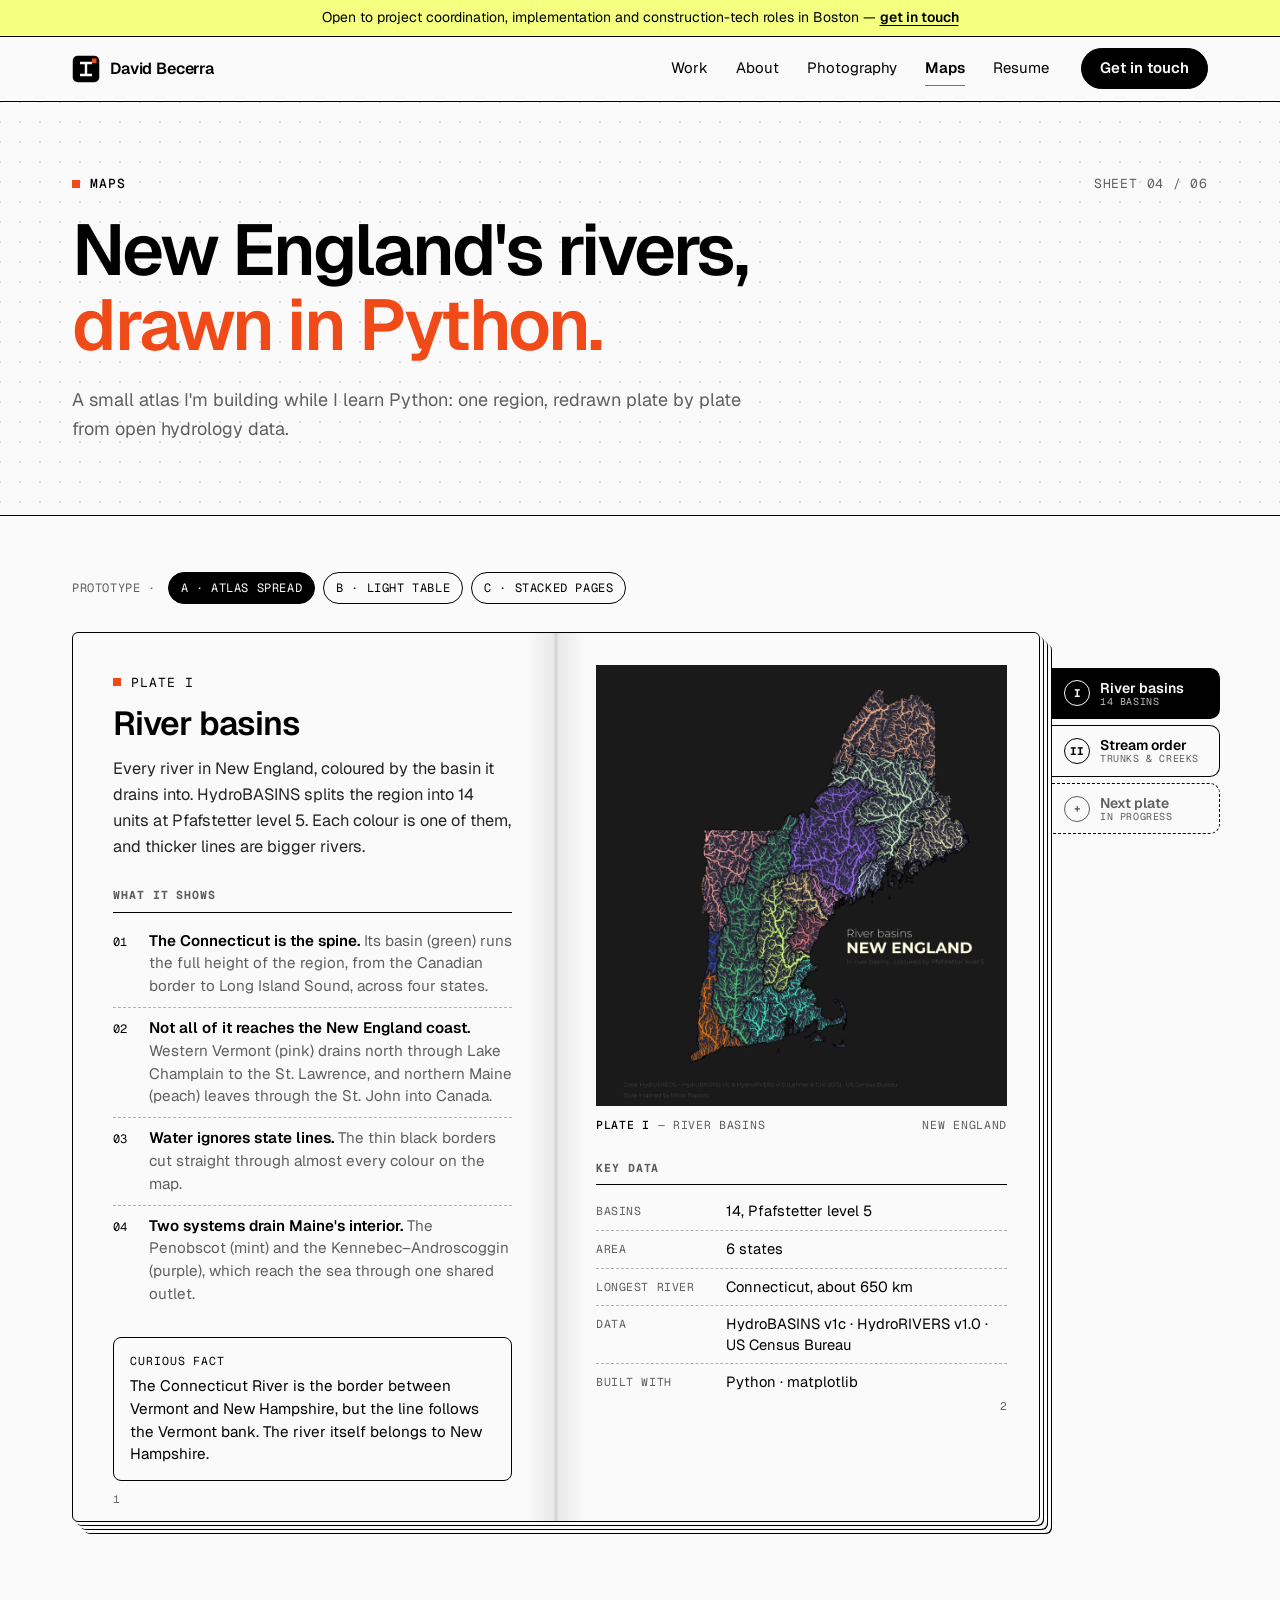
==== prototypes/maps/index.html @ 74c97848 "Add "Maps" tab prototype: cartography book in three variants Prototype only, not linked from the liv" ====
<!DOCTYPE html>
<html lang="en">
<head>
    <meta charset="UTF-8">
    <meta name="viewport" content="width=device-width, initial-scale=1.0">
    <title>Maps (prototype) | David Becerra</title>
    <meta name="robots" content="noindex">
    <link rel="icon" href="../../favicon.svg" type="image/svg+xml">
    <link rel="preconnect" href="https://fonts.googleapis.com">
    <link rel="preconnect" href="https://fonts.gstatic.com" crossorigin>
    <link rel="stylesheet" href="https://fonts.googleapis.com/css2?family=Geist:wght@400;500;600&family=Geist+Mono:wght@400;500;700&display=swap">
    <link rel="stylesheet" href="../../style.css">
    <!--
        PROTOTYPE — "Maps" tab as a cartography book (not linked from the live site).
        Three ways to turn the page, switched with ?v=a|b|c:
          a  Atlas spread   — open book, thumb tabs on the right edge, the leaf flips
          b  Light table    — folder tabs on top, the new plate is laid over the
                              previous one, a slider compares the two
          c  Stacked pages  — pages slide over each other as you scroll
        Site chrome, tokens and type come from ../../style.css (v5 "Blueprint").
        Plates are registered to one canvas by align_maps.py, so they overlay exactly.
    -->
    <style>
        /* ===== 01. Prototype switcher ===== */
        .proto-bar {
            display: flex; flex-wrap: wrap; align-items: center; gap: 8px;
            font-family: var(--font-mono); font-size: 12px; letter-spacing: .05em; text-transform: uppercase;
            margin-bottom: 28px;
        }
        .proto-bar span { color: var(--steel); margin-right: 4px; }
        .proto-bar a {
            text-decoration: none; padding: 6px 12px;
            border: 1px solid var(--ink); border-radius: var(--radius-pill);
        }
        .proto-bar a[aria-current] { background: var(--ink); color: var(--paper); }

        .maps-section { padding: 56px 0 96px; border-bottom: 1px solid var(--ink); }

        /* ===== 02. Shared pieces ===== */
        .plate-img { display: block; width: 100%; height: auto; aspect-ratio: 1900 / 2040; background: #1A1A1A; }
        .plate-cap {
            display: flex; justify-content: space-between; gap: 12px;
            font-family: var(--font-mono); font-size: 11.5px; letter-spacing: .06em; text-transform: uppercase;
            color: var(--steel); margin-top: 10px;
        }
        .plate-cap b { color: var(--ink); font-weight: 500; }

        .txt-no { font-family: var(--font-mono); font-size: 13px; letter-spacing: .08em; text-transform: uppercase; display: flex; align-items: center; gap: 10px; margin-bottom: 14px; }
        .txt-no::before { content: ""; width: 8px; height: 8px; background: var(--orange); }
        .txt-title { font-size: clamp(1.7rem, 2.6vw, 2.4rem); font-weight: 600; line-height: 1.08; letter-spacing: -.03em; margin-bottom: 14px; }
        .txt-sum { color: var(--graphite); font-size: 1.02rem; line-height: 1.6; max-width: 58ch; }
        .txt-label {
            font-family: var(--font-mono); font-size: 11.5px; letter-spacing: .08em; text-transform: uppercase;
            color: var(--steel); margin: 26px 0 8px; padding-bottom: 8px; border-bottom: 1px solid var(--ink);
        }
        .insights li { display: grid; grid-template-columns: 30px 1fr; gap: 6px; padding: 9px 0; border-bottom: 1px dashed var(--ash); font-size: .95rem; line-height: 1.5; color: var(--steel); }
        .insights li:last-child { border-bottom: 0; }
        .insights .n { font-family: var(--font-mono); font-size: 12px; color: var(--ink); padding-top: 3px; }
        .insights b { color: var(--ink); font-weight: 600; }
        .kv > div { display: grid; grid-template-columns: 118px 1fr; gap: 12px; padding: 8px 0; border-bottom: 1px dashed var(--ash); font-size: .92rem; line-height: 1.4; }
        .kv > div:last-child { border-bottom: 0; }
        .kv dt { font-family: var(--font-mono); font-size: 11.5px; letter-spacing: .05em; text-transform: uppercase; color: var(--steel); padding-top: 2px; }
        .tbc { font-family: var(--font-mono); font-size: 10.5px; letter-spacing: .05em; text-transform: uppercase; border: 1px dashed var(--ink); border-radius: var(--radius-pill); padding: 1px 7px; margin-left: 6px; white-space: nowrap; }
        .fact { border: 1px solid var(--ink); border-radius: 8px; padding: 14px 16px; margin-top: 22px; font-size: .95rem; line-height: 1.5; background: var(--paper); }
        .fact .k { display: block; font-family: var(--font-mono); font-size: 11.5px; letter-spacing: .08em; text-transform: uppercase; margin-bottom: 6px; }

        /* book tab (shared look; each variant places it) */
        .btab {
            display: grid; grid-template-columns: auto 1fr; align-items: center; gap: 10px;
            background: var(--paper); border: 1px solid var(--ink);
            font: inherit; text-align: left; cursor: pointer; text-decoration: none; color: var(--ink);
            padding: 11px 14px 11px 12px;
            transition: transform .2s ease, background .2s ease;
        }
        .btab .num { font-family: var(--font-mono); font-size: 11px; font-weight: 700; width: 26px; height: 26px; display: grid; place-items: center; border: 1px solid currentColor; border-radius: 50%; }
        .btab .lbl { display: grid; line-height: 1.15; }
        .btab .lbl b { font-weight: 600; font-size: 14px; white-space: nowrap; }
        .btab .lbl small { font-family: var(--font-mono); font-size: 10px; letter-spacing: .06em; text-transform: uppercase; color: var(--steel); white-space: nowrap; }
        .btab[aria-selected="true"], .btab.is-current { background: var(--ink); color: var(--paper); }
        .btab[aria-selected="true"] .lbl small, .btab.is-current .lbl small { color: #BDBDBD; }
        .btab:disabled { cursor: default; border-style: dashed; color: var(--steel); }
        .btab:focus-visible { outline: 2px solid var(--orange); outline-offset: 2px; }

        /* ===== 03. Variant A — atlas spread ===== */
        .va { position: relative; margin-right: 168px; }
        .va .spread {
            display: grid; grid-template-columns: 1fr 1fr;
            background: var(--paper); border: 1px solid var(--ink); border-radius: 6px;
            /* hard-edged page block: three more leaves under the open one */
            box-shadow: 3px 3px 0 var(--paper), 4px 4px 0 var(--ink), 7px 7px 0 var(--paper), 8px 8px 0 var(--ink), 11px 11px 0 var(--paper), 12px 12px 0 var(--ink);
            position: relative;
        }
        .va .spread::after { /* the gutter */
            content: ""; position: absolute; top: 0; bottom: 0; left: 50%; width: 56px; transform: translateX(-50%);
            background: linear-gradient(90deg, transparent, rgba(0,0,0,.07) 46%, rgba(0,0,0,.16) 50%, rgba(0,0,0,.07) 54%, transparent);
            pointer-events: none; z-index: 5;
        }
        .va .page-l { padding: 40px 44px 40px 40px; position: relative; }
        .va .page-r { position: relative; perspective: 2400px; min-height: 100%; }
        .va .txt { display: none; }
        .va .txt.is-on { display: block; animation: va-fade .5s ease both; }
        @keyframes va-fade { from { opacity: 0; transform: translateY(6px); } }
        .va .leaf {
            position: absolute; inset: 0; padding: 32px 32px 28px 40px;
            background: var(--paper); border-radius: 0 6px 6px 0;
            transform-origin: left center; backface-visibility: hidden;
            visibility: hidden;
        }
        .va .leaf.is-on { visibility: visible; position: relative; z-index: 1; }
        .va .leaf.is-under { visibility: visible; z-index: 0; }
        .va .leaf.flip-out { visibility: visible; z-index: 3; animation: va-out .95s cubic-bezier(.45,.05,.3,1) both; box-shadow: 12px 0 30px -12px rgba(0,0,0,.45); }
        .va .leaf.flip-in { z-index: 3; animation: va-out .95s cubic-bezier(.45,.05,.3,1) reverse both; box-shadow: 12px 0 30px -12px rgba(0,0,0,.45); }
        @keyframes va-out { 0% { transform: rotateY(0); } 100% { transform: rotateY(-112deg); } }
        .va .folio { position: absolute; bottom: 14px; font-family: var(--font-mono); font-size: 11px; color: var(--steel); }
        .va .page-l .folio { left: 40px; }
        .va .leaf .folio { right: 32px; }
        .va .tabs { position: absolute; left: 100%; top: 36px; display: flex; flex-direction: column; gap: 6px; margin-left: 12px; }
        .va .btab { width: 168px; border-left: none; border-radius: 0 10px 10px 0; }
        .va .btab:not(:disabled):hover { transform: translateX(4px); }

        /* ===== 04. Variant B — light table ===== */
        .vb .tabs { display: flex; gap: 6px; padding-left: 18px; position: relative; z-index: 2; margin-bottom: -1px; }
        .vb .btab { border-radius: 10px 10px 0 0; padding-bottom: 12px; }
        .vb .btab[aria-selected="true"] { background: var(--paper); color: var(--ink); border-bottom-color: var(--paper); box-shadow: inset 0 3px 0 var(--ink); }
        .vb .btab[aria-selected="true"] .lbl small { color: var(--steel); }
        .vb .btab:not(:disabled):not([aria-selected="true"]) { background: #ECECEA; }
        .vb .btab:not(:disabled):hover { transform: translateY(-2px); }
        .vb .sheet {
            display: grid; grid-template-columns: minmax(0, 1.08fr) minmax(0, 1fr); gap: 44px;
            background: var(--paper); border: 1px solid var(--ink); border-radius: 0 12px 12px 12px; box-shadow: var(--shadow);
            padding: 32px;
        }
        .vb .stage { position: relative; border: 1px solid var(--ink); background: #1A1A1A; overflow: hidden; --reveal: 100%; touch-action: pan-y; }
        .vb .stage img { display: block; width: 100%; height: auto; aspect-ratio: 1900 / 2040; }
        .vb .stage .top { position: absolute; inset: 0; clip-path: inset(0 calc(100% - var(--reveal)) 0 0); transition: clip-path .9s cubic-bezier(.22,1,.36,1); }
        .vb .stage .edge { position: absolute; top: 0; bottom: 0; left: var(--reveal); width: 2px; margin-left: -1px; background: var(--paper); box-shadow: 0 0 0 1px rgba(0,0,0,.5); transition: left .9s cubic-bezier(.22,1,.36,1); pointer-events: none; }
        .vb .stage .edge::after { content: "↔"; position: absolute; top: 50%; left: 50%; width: 34px; height: 34px; margin: -17px; display: grid; place-items: center; background: var(--paper); border: 1px solid var(--ink); border-radius: 50%; font-size: 15px; }
        .vb .stage.is-dragging .top, .vb .stage.is-dragging .edge { transition: none; }
        .vb .chip { position: absolute; top: 12px; font-family: var(--font-mono); font-size: 10.5px; letter-spacing: .06em; text-transform: uppercase; background: var(--paper); border: 1px solid var(--ink); border-radius: var(--radius-pill); padding: 3px 9px; }
        .vb .chip.l { left: 12px; } .vb .chip.r { right: 12px; }
        .vb .compare { display: grid; grid-template-columns: auto 1fr auto; align-items: center; gap: 12px; margin-top: 14px; font-family: var(--font-mono); font-size: 11.5px; letter-spacing: .05em; text-transform: uppercase; }
        .vb .compare input { width: 100%; accent-color: #000; }
        .vb .txt { display: none; }
        .vb .txt.is-on { display: block; animation: va-fade .5s ease both; }

        /* ===== 05. Variant C — stacked pages ===== */
        .vc { display: grid; grid-template-columns: minmax(0, 1fr) 168px; align-items: start; }
        .vc .pages { padding-bottom: 40px; }
        .vc .cpage {
            --i: 0;
            position: sticky; top: calc(var(--nav-h) + 20px + var(--i) * 14px);
            display: grid; grid-template-columns: minmax(0, .88fr) minmax(0, 1fr); gap: 36px;
            background: var(--paper); border: 1px solid var(--ink); border-radius: 6px 0 6px 6px;
            box-shadow: 0 -14px 30px -18px rgba(0,0,0,.35), 5px 5px 0 var(--ink);
            padding: 28px 32px 28px 28px; margin-bottom: 64px;
        }
        .vc .cpage:last-child { margin-bottom: 0; }
        .vc .tabs { position: sticky; top: calc(var(--nav-h) + 56px); display: flex; flex-direction: column; gap: 6px; margin-left: -1px; }
        .vc .btab { border-left: none; border-radius: 0 10px 10px 0; }
        .vc .btab:not(:disabled):hover { transform: translateX(4px); }
        .vc .txt-title { font-size: clamp(1.5rem, 2.2vw, 2rem); }
        .vc .txt-label { margin-top: 18px; }
        .vc .insights li { padding: 6px 0; font-size: .9rem; }
        .vc .kv > div { padding: 5px 0; font-size: .88rem; }
        .vc .fact { margin-top: 14px; padding: 11px 14px; font-size: .9rem; }

        /* ===== 06. Phone ===== */
        @media (max-width: 860px) {
            .va { margin-right: 0; }
            .va .spread { grid-template-columns: 1fr; box-shadow: var(--shadow); }
            .va .spread::after { display: none; }
            .va .page-r { order: -1; border-bottom: 1px solid var(--ink); }
            .va .leaf { padding: 16px 16px 34px; }
            .va .page-l { padding: 24px 20px 44px; }
            .va .page-l .folio { left: 20px; }
            .va .tabs, .vc .tabs { position: static; flex-direction: row; margin: 0 0 -1px 12px; }
            .va .btab, .vc .btab { width: auto; border: 1px solid var(--ink); border-radius: 10px 10px 0 0; padding: 8px 10px; }
            .btab .lbl small { display: none; }
            .btab:disabled { display: none; }   /* no room for the placeholder tab on a phone */
            .va .btab:hover, .vc .btab:hover { transform: none; }
            .va { display: flex; flex-direction: column; }
            .va .tabs { order: -1; }
            .vb .sheet { grid-template-columns: 1fr; gap: 24px; padding: 16px; border-radius: 0 8px 8px 8px; }
            .vb .tabs { padding-left: 12px; }
            .vb .btab { padding: 8px 10px 10px; }
            .vc { grid-template-columns: 1fr; }
            .vc .tabs { order: -1; position: sticky; top: var(--nav-h); z-index: 20; background: var(--paper); padding-top: 8px; margin: 0; border-bottom: 1px solid var(--ink); }
            .vc .cpage { position: relative; top: auto; grid-template-columns: 1fr; gap: 20px; padding: 16px; margin-bottom: 28px; border-radius: 6px; }
            .kv > div { grid-template-columns: 104px 1fr; }
        }
        @media (max-height: 800px) and (min-width: 861px) {
            .vc .cpage { position: relative; top: auto; }   /* too short to stack: plain pages */
        }
        @media (prefers-reduced-motion: reduce) {
            .va .leaf.flip-out, .va .leaf.flip-in, .va .txt.is-on, .vb .txt.is-on { animation: none; }
            .vb .stage .top, .vb .stage .edge, .btab { transition: none; }
        }
    </style>
</head>
<body>

    <!-- ===== ANNOUNCEMENT BAR ===== -->
    <aside class="announce" aria-label="Availability"><span class="announce-long">Open to project coordination, implementation and construction-tech roles in Boston</span><span class="announce-short">Open to work in Boston</span> — <a href="../../contact.html">get in touch</a></aside>

    <!-- ===== NAVIGATION (as on the live site, plus the new "Maps" tab) ===== -->
    <header class="nav">
        <div class="wrap nav-inner">
            <a href="../../index.html" class="logo" aria-label="David Becerra — home">
                <svg viewBox="0 0 28 28" aria-hidden="true">
                    <rect x="0.75" y="0.75" width="26.5" height="26.5" rx="5" fill="#000"/>
                    <path d="M8 8h12M8 20h12M14 8v12" stroke="#FAFAFA" stroke-width="2.4" fill="none"/>
                    <rect x="20" y="3.5" width="4.5" height="4.5" fill="#F04A18"/>
                </svg>
                David Becerra
            </a>
            <nav class="nav-links" aria-label="Main">
                <a href="../../work.html">Work</a>
                <a href="../../about.html">About</a>
                <a href="../../beyond.html">Photography</a>
                <a href="./" aria-current="page">Maps</a>
                <a href="../../CV_David_Becerra_updated.pdf" target="_blank" rel="noopener">Resume</a>
            </nav>
            <a href="../../contact.html" class="btn btn-primary nav-cta">Get in touch</a>
        </div>
    </header>

    <main id="main">

        <!-- ===== PAGE HEADER ===== -->
        <section class="page-head dotgrid">
            <div class="wrap">
                <div class="page-head-top">
                    <p class="eyebrow">Maps</p>
                    <span class="sheet-no">SHEET 04 / 06</span>
                </div>
                <h1 class="display">New England's rivers, <span class="accent">drawn in Python.</span></h1>
                <p class="lede">A small atlas I'm building while I learn Python: one region, redrawn plate by plate from open hydrology data.</p>
            </div>
        </section>

        <!-- ===== THE BOOK ===== -->
        <section class="maps-section">
            <div class="wrap">
                <nav class="proto-bar" aria-label="Prototype variants">
                    <span>Prototype ·</span>
                    <a href="?v=a" data-v="a">A · Atlas spread</a>
                    <a href="?v=b" data-v="b">B · Light table</a>
                    <a href="?v=c" data-v="c">C · Stacked pages</a>
                </nav>
                <div id="book"></div>
            </div>
        </section>
    </main>

<script>
(() => {
    'use strict';

    /* ===== A. Content — one entry per plate. Adding a map = one image + one entry.
       DRAFT copy: items marked tbc need David's numbers or confirmation. ===== */
    const PLATES = [
        {
            id: 'basins', no: 'I', tab: 'River basins', sub: '14 basins',
            img: 'img/basins.webp',
            alt: 'Map of New England with every river coloured by the basin it belongs to',
            title: 'River basins',
            summary: 'Every river in New England, coloured by the basin it drains into. HydroBASINS splits the region into 14 units at Pfafstetter level 5. Each colour is one of them, and thicker lines are bigger rivers.',
            insights: [
                ['The Connecticut is the spine.', 'Its basin (green) runs the full height of the region, from the Canadian border to Long Island Sound, across four states.'],
                ['Not all of it reaches the New England coast.', 'Western Vermont (pink) drains north through Lake Champlain to the St. Lawrence, and northern Maine (peach) leaves through the St. John into Canada.'],
                ['Water ignores state lines.', 'The thin black borders cut straight through almost every colour on the map.'],
                ['Two systems drain Maine\'s interior.', 'The Penobscot (mint) and the Kennebec–Androscoggin (purple), which reach the sea through one shared outlet.'],
            ],
            data: [
                ['Basins', '14, Pfafstetter level 5'],
                ['Area', '6 states'],
                ['Longest river', 'Connecticut, about 650 km'],
                ['Data', 'HydroBASINS v1c · HydroRIVERS v1.0 · US Census Bureau'],
                ['Built with', 'Python · matplotlib'],
            ],
            fact: 'The Connecticut River is the border between Vermont and New Hampshire, but the line follows the Vermont bank. The river itself belongs to New Hampshire.',
        },
        {
            id: 'order', no: 'II', tab: 'Stream order', sub: 'Trunks & creeks',
            img: 'img/order.webp',
            alt: 'Map of New England with rivers drawn brighter and thicker the higher their stream order',
            title: 'Rivers by stream order',
            summary: 'The same rivers with the basins taken away. Colour and line weight now follow stream order: the higher a river sits in the network, the brighter and thicker it is drawn.',
            insights: [
                ['A handful of trunks carry the region.', 'The Connecticut, Merrimack, Kennebec, Androscoggin and Penobscot stand out as the bright lines.'],
                ['Most of the network is small.', 'Dark-blue headwater streams far outnumber the bright ones.'],
                ['The big rivers run north to south.', 'They follow the valleys down to the Atlantic and Long Island Sound.'],
                ['Lay it over Plate I.', 'Each bright trunk here is the backbone of one coloured basin there.'],
            ],
            data: [
                ['Attribute', 'Stream order', 'which field'],
                ['Area', '6 states'],
                ['River segments', '—', 'from script'],
                ['Data', 'HydroRIVERS v1.0 · US Census Bureau'],
                ['Built with', 'Python · matplotlib'],
            ],
            fact: 'The bright line along Vermont\'s western edge is not a river. It is Lake Champlain: the dataset draws a flow line through lakes, and this one carries water north to Canada.',
        },
    ];
    const TOTAL = PLATES.length;

    /* ===== B. Small builders ===== */
    const h = (tag, attrs = {}, html = '') => {
        const e = document.createElement(tag);
        for (const k in attrs) e.setAttribute(k, attrs[k]);
        e.innerHTML = html;
        return e;
    };
    const textHTML = (p, { withData = true } = {}) => `
        <p class="txt-no">Plate ${p.no}</p>
        <h2 class="txt-title">${p.title}</h2>
        <p class="txt-sum">${p.summary}</p>
        <h3 class="txt-label">What it shows</h3>
        <ol class="insights">${p.insights.map(([b, t], i) => `<li><span class="n">0${i + 1}</span><span><b>${b}</b> ${t}</span></li>`).join('')}</ol>
        ${withData ? dataHTML(p) : ''}
        ${factHTML(p)}`;
    const dataHTML = (p) => `
        <h3 class="txt-label">Key data</h3>
        <dl class="kv">${p.data.map(([k, v, tbc]) => `<div><dt>${k}</dt><dd>${v}${tbc ? `<span class="tbc">tbc · ${tbc}</span>` : ''}</dd></div>`).join('')}</dl>`;
    const factHTML = (p) => `<aside class="fact"><span class="k">Curious fact</span>${p.fact}</aside>`;
    const tabHTML = (p) => `<span class="num">${p.no}</span><span class="lbl"><b>${p.tab}</b><small>${p.sub}</small></span>`;
    const soonTab = () => h('button', { class: 'btab', disabled: '', type: 'button' }, `<span class="num">+</span><span class="lbl"><b>Next plate</b><small>In progress</small></span>`);
    const capHTML = (p) => `<span><b>Plate ${p.no}</b> — ${p.title}</span><span>New England</span>`;

    const slugOf = (i) => PLATES[i].id;
    const startIndex = () => Math.max(0, PLATES.findIndex((p) => p.id === location.hash.slice(1)));
    const setHash = (i) => history.replaceState(null, '', `${location.pathname}${location.search}#${slugOf(i)}`);

    function tablist(onPick) {
        const nav = h('div', { class: 'tabs', role: 'tablist', 'aria-label': 'Plates' });
        PLATES.forEach((p, i) => {
            const b = h('button', { class: 'btab', role: 'tab', type: 'button', id: `tab-${p.id}`, 'aria-controls': `panel-${p.id}` }, tabHTML(p));
            b.addEventListener('click', () => onPick(i));
            nav.appendChild(b);
        });
        nav.appendChild(soonTab());
        nav.addEventListener('keydown', (e) => {
            const tabs = [...nav.querySelectorAll('[role=tab]')];
            const cur = tabs.findIndex((t) => t.getAttribute('aria-selected') === 'true');
            const step = { ArrowDown: 1, ArrowRight: 1, ArrowUp: -1, ArrowLeft: -1 }[e.key];
            if (!step) return;
            e.preventDefault();
            const next = Math.max(0, Math.min(tabs.length - 1, cur + step));
            onPick(next);
            tabs[next].focus();
        });
        return nav;
    }
    const markTabs = (root, i) => root.querySelectorAll('[role=tab]').forEach((t, k) => {
        t.setAttribute('aria-selected', String(k === i));
        t.tabIndex = k === i ? 0 : -1;
    });

    /* ===== C. Variant A — atlas spread ===== */
    function variantA(root) {
        root.className = 'va';
        const spread = h('div', { class: 'spread' });
        const left = h('div', { class: 'page-l' });
        const right = h('div', { class: 'page-r' });
        PLATES.forEach((p, i) => {
            left.appendChild(h('article', { class: 'txt', id: `panel-${p.id}`, role: 'tabpanel', 'aria-labelledby': `tab-${p.id}` }, textHTML(p, { withData: false })));
            right.appendChild(h('figure', { class: 'leaf' }, `
                <img class="plate-img" src="${p.img}" alt="${p.alt}" width="1900" height="2040">
                <figcaption class="plate-cap">${capHTML(p)}</figcaption>
                ${dataHTML(p)}
                <span class="folio">${2 * i + 2}</span>`));
        });
        left.appendChild(h('span', { class: 'folio' }, ''));
        spread.append(left, right);
        let cur = -1, timer;
        const txts = left.querySelectorAll('.txt'), leaves = right.querySelectorAll('.leaf'), folio = left.querySelector('.folio');
        function go(i, animate = true) {
            if (i === cur) return;
            const prev = cur; cur = i;
            clearTimeout(timer);
            leaves.forEach((l) => l.classList.remove('flip-out', 'flip-in', 'is-under', 'is-on'));
            leaves[i].classList.add('is-on');
            if (animate && prev >= 0) {
                // forward: the old leaf turns away and uncovers the new one; back: the new leaf turns in
                if (i > prev) leaves[prev].classList.add('flip-out');
                else { leaves[prev].classList.add('is-under'); leaves[i].classList.add('flip-in'); }
                timer = setTimeout(() => leaves.forEach((l) => l.classList.remove('flip-out', 'flip-in', 'is-under')), 1000);
            }
            txts.forEach((t, k) => t.classList.toggle('is-on', k === i));
            folio.textContent = String(2 * i + 1);
            markTabs(root, i);
            setHash(i);
        }
        root.append(spread, tablist(go));
        go(startIndex(), false);
    }

    /* ===== D. Variant B — light table ===== */
    function variantB(root) {
        root.className = 'vb';
        const sheet = h('div', { class: 'sheet' });
        const col = h('div', {}, `
            <div class="stage">
                <img class="under" alt="" width="1900" height="2040">
                <img class="top" alt="" width="1900" height="2040">
                <span class="edge" aria-hidden="true"></span>
                <span class="chip l"></span><span class="chip r"></span>
            </div>
            <div class="compare">
                <label for="cmp">Compare</label>
                <input id="cmp" type="range" min="0" max="100" value="100" aria-label="How much of the selected plate covers the previous one">
                <span class="mono cmp-val">100%</span>
            </div>
            <p class="plate-cap"></p>`);
        const text = h('div', {});
        PLATES.forEach((p) => text.appendChild(h('article', { class: 'txt', id: `panel-${p.id}`, role: 'tabpanel', 'aria-labelledby': `tab-${p.id}` }, textHTML(p))));
        sheet.append(col, text);
        const stage = col.querySelector('.stage'), top = col.querySelector('.top'), under = col.querySelector('.under');
        const range = col.querySelector('input'), val = col.querySelector('.cmp-val'), cap = col.querySelector('.plate-cap');
        const [chipL, chipR] = col.querySelectorAll('.chip');
        let cur = -1;
        const setReveal = (v) => { stage.style.setProperty('--reveal', `${v}%`); range.value = v; val.textContent = `${Math.round(v)}%`; chipR.style.visibility = v > 96 ? 'hidden' : 'visible'; };
        function go(i, animate = true) {
            if (i === cur) return;
            const prev = cur < 0 ? (i + 1) % TOTAL : cur; cur = i;
            under.src = PLATES[prev].img; top.src = PLATES[i].img; top.alt = PLATES[i].alt;
            chipL.textContent = `Plate ${PLATES[i].no}`; chipR.textContent = `Plate ${PLATES[prev].no}`;
            cap.innerHTML = capHTML(PLATES[i]);
            if (animate) {            // lay the new plate over the previous one, left to right
                stage.classList.add('is-dragging'); setReveal(0);
                void stage.offsetWidth;
                stage.classList.remove('is-dragging');
            }
            setReveal(100);
            text.querySelectorAll('.txt').forEach((t, k) => t.classList.toggle('is-on', k === i));
            markTabs(root, i);
            setHash(i);
        }
        range.addEventListener('input', () => { stage.classList.add('is-dragging'); setReveal(+range.value); });
        range.addEventListener('change', () => stage.classList.remove('is-dragging'));
        // dragging on the map itself; the slider and tabs are the non-drag alternative
        const fromPointer = (e) => { const r = stage.getBoundingClientRect(); setReveal(Math.max(0, Math.min(100, ((e.clientX - r.left) / r.width) * 100))); };
        stage.addEventListener('pointerdown', (e) => { stage.setPointerCapture(e.pointerId); stage.classList.add('is-dragging'); fromPointer(e); });
        stage.addEventListener('pointermove', (e) => { if (stage.hasPointerCapture(e.pointerId)) fromPointer(e); });
        stage.addEventListener('pointerup', () => stage.classList.remove('is-dragging'));
        root.append(tablist(go), sheet);
        go(startIndex(), false);
        window.__setReveal = setReveal;   // for mockup screenshots
    }

    /* ===== E. Variant C — stacked pages ===== */
    function variantC(root) {
        root.className = 'vc';
        const pages = h('div', { class: 'pages' });
        const tabs = h('nav', { class: 'tabs', 'aria-label': 'Plates' });
        PLATES.forEach((p, i) => {
            pages.appendChild(h('article', { class: 'cpage', id: p.id, style: `--i:${i}` }, `
                <figure>
                    <img class="plate-img" src="${p.img}" alt="${p.alt}" width="1900" height="2040">
                    <figcaption class="plate-cap">${capHTML(p)}</figcaption>
                </figure>
                <div>${textHTML(p)}</div>`));
            tabs.appendChild(h('a', { class: 'btab', href: `#${p.id}` }, tabHTML(p)));
        });
        tabs.appendChild(soonTab());
        root.append(pages, tabs);
        const links = [...tabs.querySelectorAll('a')], cps = [...pages.children];
        const mark = () => {
            // current page = the last one whose top has reached the reading line
            const line = innerHeight * 0.45;
            let cur = 0;
            cps.forEach((c, i) => { if (c.getBoundingClientRect().top < line) cur = i; });
            links.forEach((l, i) => { l.classList.toggle('is-current', i === cur); if (i === cur) l.setAttribute('aria-current', 'true'); else l.removeAttribute('aria-current'); });
        };
        addEventListener('scroll', mark, { passive: true });
        mark();
    }

    /* ===== F. Boot ===== */
    const v = (new URLSearchParams(location.search).get('v') || 'a').toLowerCase();
    document.querySelectorAll('.proto-bar a').forEach((a) => { if (a.dataset.v === v) a.setAttribute('aria-current', 'true'); });
    ({ a: variantA, b: variantB, c: variantC }[v] || variantA)(document.getElementById('book'));
})();
</script>
</body>
</html>
---- style.css ----
/* ============================================================
   David Becerra — Portfolio
   Design system: design-system/david-becerra-portfolio/MASTER.md
   v5 — "Blueprint": engineering drawing on warm paper.
     · near-monochrome: black does the structure
     · orange = voice (key words, stat numerals) — never fills, never body text
     · chartreuse = spotlight (announcement bar, one status chip)
     · Geist for voice, Geist Mono for numbers / labels / drawing text
     · cards: 12px radius, 1px black border, 5px 5px 0 hard shadow
   All artwork is inline SVG in the HTML — no decorative image files.
   ============================================================ */

/* ------------------------------------------------------------
   01. Reset
   ------------------------------------------------------------ */
*, *::before, *::after { box-sizing: border-box; margin: 0; padding: 0; }
html { scroll-behavior: smooth; color-scheme: light; }
img, svg { display: block; }
img { max-width: 100%; height: auto; }
a { color: inherit; }
button { font: inherit; color: inherit; }
ul, ol { list-style: none; }

/* ------------------------------------------------------------
   02. Tokens — edit colors, type and spacing here
   ------------------------------------------------------------ */
:root {
  --paper: #FAFAFA;
  --ink: #000000;
  --graphite: #242424;
  --steel: #5F5F5F;      /* secondary text — 6.4:1 on paper */
  --ash: #B3B3B3;        /* decorative lines only, never text */
  --orange: #F04A18;     /* emphasis only, ≥24px text */
  --lime: #F5FF80;       /* spotlight wash */

  --font-sans: 'Geist', 'Inter', system-ui, -apple-system, 'Segoe UI', sans-serif;
  --font-mono: 'Geist Mono', 'JetBrains Mono', ui-monospace, Consolas, monospace;

  --radius-card: 12px;
  --radius-sm: 4px;
  --radius-pill: 9999px;
  --shadow: 5px 5px 0 0 var(--ink);
  --shadow-lift: 7px 7px 0 0 var(--ink);

  --max: 1200px;
  --gutter: 32px;
  --nav-h: 64px;
  --section: 96px;
}

@media (max-width: 700px) {
  :root { --gutter: 20px; --section: 64px; }
}

body {
  font-family: var(--font-sans);
  font-size: 16px;
  line-height: 1.5;
  background: var(--paper);
  color: var(--ink);
  -webkit-font-smoothing: antialiased;
  text-rendering: optimizeLegibility;
}

.wrap {
  max-width: var(--max);
  margin: 0 auto;
  padding-left: var(--gutter);
  padding-right: var(--gutter);
}

/* graph-paper dot grid — applied to hero and alternate sections */
.dotgrid {
  background-color: var(--paper);
  background-image: radial-gradient(circle, rgba(0, 0, 0, 0.13) 1px, transparent 1.3px);
  background-size: 20px 20px;
  background-position: -10px -10px;
}

.sr-only {
  position: absolute; width: 1px; height: 1px; overflow: hidden;
  clip: rect(0 0 0 0); white-space: nowrap;
}

.skip {
  position: absolute; left: var(--gutter); top: -80px; z-index: 300;
  background: var(--ink); color: var(--paper);
  padding: 10px 18px; border-radius: var(--radius-pill); text-decoration: none;
}
.skip:focus { top: 8px; }

:focus-visible { outline: 2px solid var(--ink); outline-offset: 3px; }
.panel-dark :focus-visible { outline-color: var(--paper); }

/* ------------------------------------------------------------
   03. Type
   ------------------------------------------------------------ */
.eyebrow {
  display: inline-flex;
  align-items: center;
  gap: 10px;
  font-family: var(--font-mono);
  font-size: 13px;
  font-weight: 500;
  letter-spacing: 0.08em;
  text-transform: uppercase;
  margin-bottom: 20px;
}
.eyebrow::before {
  content: "";
  width: 8px;
  height: 8px;
  background: var(--orange);
  flex-shrink: 0;
}

.display {
  font-weight: 600;
  font-size: clamp(2.6rem, 5.6vw, 4.75rem);
  line-height: 1.04;
  letter-spacing: -0.035em;
}

.h2 {
  font-weight: 600;
  font-size: clamp(2rem, 3.8vw, 3.25rem);
  line-height: 1.08;
  letter-spacing: -0.03em;
}

.h3 {
  font-weight: 600;
  font-size: 1.25rem;
  line-height: 1.3;
  letter-spacing: -0.02em;
}

.accent { color: var(--orange); }

.lede {
  font-size: 1.125rem;
  line-height: 1.56;
  color: var(--steel);
  max-width: 56ch;
}

.body-copy p { font-size: 1.0625rem; line-height: 1.65; color: var(--graphite); max-width: 64ch; }
.body-copy p + p { margin-top: 18px; }

.mono { font-family: var(--font-mono); }
.muted { color: var(--steel); }

/* ------------------------------------------------------------
   04. Buttons, tags, chips
   ------------------------------------------------------------ */
.btn {
  display: inline-flex;
  align-items: center;
  gap: 8px;
  min-height: 44px;
  padding: 10px 22px;
  border-radius: var(--radius-pill);
  border: 1.5px solid var(--ink);
  font-size: 15px;
  font-weight: 600;
  text-decoration: none;
  cursor: pointer;
  white-space: nowrap;
  transition: transform 0.15s ease, box-shadow 0.15s ease, background 0.15s ease, color 0.15s ease;
}

.btn-primary { background: var(--ink); color: var(--paper); }
.btn-primary:hover { transform: translate(-2px, -2px); box-shadow: 3px 3px 0 0 var(--orange); }

.btn-outline { background: transparent; color: var(--ink); }
.btn-outline:hover { background: var(--ink); color: var(--paper); }

.btn-row { display: flex; flex-wrap: wrap; gap: 12px; }

/* dark panel inverts buttons */
.panel-dark .btn-primary { background: var(--paper); color: var(--ink); border-color: var(--paper); }
.panel-dark .btn-outline { color: var(--paper); border-color: var(--paper); }
.panel-dark .btn-outline:hover { background: var(--paper); color: var(--ink); }

.tag {
  display: inline-flex;
  align-items: center;
  font-family: var(--font-mono);
  font-size: 12px;
  font-weight: 500;
  letter-spacing: 0.04em;
  text-transform: uppercase;
  line-height: 1;
  padding: 6px 10px;
  border: 1px solid var(--ink);
  border-radius: var(--radius-pill);
  background: var(--paper);
  white-space: nowrap;
}
.tag--lime { background: var(--lime); }
.tags { display: flex; flex-wrap: wrap; gap: 6px; }

.text-link {
  font-weight: 600;
  font-size: 15px;
  text-decoration: underline;
  text-decoration-thickness: 1.5px;
  text-underline-offset: 4px;
}
.text-link:hover { text-decoration-color: var(--orange); }

/* ------------------------------------------------------------
   05. Announcement bar + navigation
   ------------------------------------------------------------ */
.announce {
  background: var(--lime);
  font-size: 14px;
  line-height: 1.4;
  text-align: center;
  padding: 8px var(--gutter);
  border-bottom: 1px solid var(--ink);
}
.announce a { font-weight: 600; text-underline-offset: 3px; }

.nav {
  position: sticky;
  top: 0;
  z-index: 100;
  background: var(--paper);
  border-bottom: 1px solid var(--ink);
}

.nav-inner {
  height: var(--nav-h);
  display: flex;
  align-items: center;
  gap: 32px;
}

.logo {
  display: inline-flex;
  align-items: center;
  gap: 10px;
  font-weight: 600;
  font-size: 16px;
  letter-spacing: -0.01em;
  text-decoration: none;
  white-space: nowrap;
}
.logo svg { width: 28px; height: 28px; }

.nav-links { display: flex; gap: 28px; margin-left: auto; }
.nav-links a {
  font-size: 15px;
  text-decoration: none;
  padding: 6px 0;
  border-bottom: 1.5px solid transparent;
  transition: border-color 0.15s ease;
}
.nav-links a:hover { border-bottom-color: var(--ink); }
.nav-links a[aria-current="page"] { border-bottom-color: var(--orange); font-weight: 600; }

.nav-cta { padding: 8px 18px; min-height: 40px; }

.menu-btn {
  display: none;
  margin-left: auto;
  width: 40px;
  height: 40px;
  border: 1px solid var(--ink);
  border-radius: var(--radius-sm);
  background: var(--paper);
  cursor: pointer;
  place-items: center;
}
.menu-btn span,
.menu-btn span::before,
.menu-btn span::after {
  display: block;
  width: 16px;
  height: 1.5px;
  background: var(--ink);
  position: relative;
  transition: transform 0.25s ease, background 0.2s ease;
}
.menu-btn span::before,
.menu-btn span::after { content: ""; position: absolute; left: 0; }
.menu-btn span::before { top: -5px; }
.menu-btn span::after { top: 5px; }
.menu-btn[aria-expanded="true"] span { background: transparent; }
.menu-btn[aria-expanded="true"] span::before { transform: translateY(5px) rotate(45deg); }
.menu-btn[aria-expanded="true"] span::after { transform: translateY(-5px) rotate(-45deg); }

.nav-panel {
  position: absolute;
  top: 100%;
  left: 0;
  right: 0;
  background: var(--paper);
  border-bottom: 1px solid var(--ink);
  padding: 8px var(--gutter) 24px;
  opacity: 0;
  transform: translateY(-6px);
  visibility: hidden;
  transition: opacity 0.2s ease, transform 0.2s ease, visibility 0s linear 0.2s;
}
.nav-panel.is-open {
  opacity: 1;
  transform: none;
  visibility: visible;
  transition: opacity 0.2s ease, transform 0.2s ease, visibility 0s;
}
.nav-panel a:not(.btn) {
  display: flex;
  justify-content: space-between;
  font-size: 22px;
  font-weight: 600;
  letter-spacing: -0.02em;
  text-decoration: none;
  padding: 14px 0;
  border-bottom: 1px solid var(--ink);
}
.nav-panel a[aria-current="page"]::after { content: "●"; color: var(--orange); font-size: 12px; align-self: center; }
.nav-panel .btn { margin-top: 20px; }

@media (max-width: 860px) {
  .nav-links, .nav-cta { display: none; }
  .menu-btn { display: grid; }
}
@media (min-width: 861px) {
  .nav-panel { display: none; }
}

/* ------------------------------------------------------------
   06. Home hero — text + spec sheet, then the elevation drawing
   ------------------------------------------------------------ */
.hero {
  border-bottom: 1px solid var(--ink);
  padding: 72px 0 var(--section);
}

.hero-grid {
  display: grid;
  grid-template-columns: minmax(0, 1.45fr) minmax(0, 0.8fr);
  gap: 56px;
  align-items: end;
  margin-bottom: 64px;
}

.hero .display { margin-bottom: 24px; }
.hero .lede { margin-bottom: 32px; }

@media (max-width: 960px) {
  .hero-grid { grid-template-columns: 1fr; gap: 40px; }
}

/* spec sheet — a small key/value readout card */
.spec {
  font-size: 15px;
}
.spec-head {
  display: flex;
  justify-content: space-between;
  font-family: var(--font-mono);
  font-size: 12px;
  letter-spacing: 0.06em;
  text-transform: uppercase;
  padding: 12px 20px;
  border-bottom: 1px solid var(--ink);
}
.spec dl { padding: 4px 20px 8px; }
.spec dl > div {
  display: grid;
  grid-template-columns: 96px 1fr;
  gap: 12px;
  padding: 11px 0;
  border-bottom: 1px dashed var(--ash);
}
.spec dl > div:last-child { border-bottom: 0; }
.spec dt {
  font-family: var(--font-mono);
  font-size: 12px;
  letter-spacing: 0.05em;
  text-transform: uppercase;
  color: var(--steel);
  padding-top: 2px;
}
.spec dd { line-height: 1.4; }

/* ------------------------------------------------------------
   07. Cards — the one elevated surface
   ------------------------------------------------------------ */
.card {
  background: var(--paper);
  border: 1px solid var(--ink);
  border-radius: var(--radius-card);
  box-shadow: var(--shadow);
  overflow: hidden;
}

a.card, .card--hover { transition: transform 0.18s ease, box-shadow 0.18s ease; }
a.card { display: block; text-decoration: none; }
a.card:hover, .card--hover:hover { transform: translate(-2px, -2px); box-shadow: var(--shadow-lift); }

.card-pad { padding: 24px; }

/* ------------------------------------------------------------
   08. Drawing sheet — the Boston elevation + title block
   ------------------------------------------------------------ */
.sheet svg.elev { width: 100%; height: auto; }

/* on narrow screens the drawing keeps a legible size and scrolls sideways
   inside its card, like panning a drawing sheet */
.sheet-scroll { overflow-x: auto; scrollbar-width: thin; }
@media (max-width: 760px) {
  .sheet svg.elev { width: 760px; max-width: none; }
}

.elev .ln   { fill: none; stroke: var(--ink); stroke-width: 1.4; stroke-linecap: round; stroke-linejoin: round; vector-effect: non-scaling-stroke; }
.elev .thin { fill: none; stroke: var(--ink); stroke-width: 0.8; stroke-linecap: round; vector-effect: non-scaling-stroke; }
.elev .hl   { fill: none; stroke: var(--orange); stroke-width: 1.8; stroke-linecap: round; stroke-linejoin: round; vector-effect: non-scaling-stroke; }
.elev .dash { fill: none; stroke: var(--ink); stroke-width: 1; stroke-dasharray: 10 6; vector-effect: non-scaling-stroke; }
.elev .solid { fill: var(--paper); }
.elev text { font-family: var(--font-mono); font-size: 11px; fill: var(--ink); letter-spacing: 0.04em; }
.elev .callout circle { fill: var(--paper); stroke: var(--ink); stroke-width: 1; vector-effect: non-scaling-stroke; }
.elev .callout text { font-size: 11px; font-weight: 500; text-anchor: middle; }

.titleblock {
  display: grid;
  grid-template-columns: 1.6fr 1fr 1fr 0.8fr 0.8fr;
  border-top: 1px solid var(--ink);
  font-family: var(--font-mono);
}
.titleblock > div { padding: 10px 16px; border-left: 1px solid var(--ink); }
.titleblock > div:first-child { border-left: 0; }
.titleblock span { display: block; font-size: 10px; letter-spacing: 0.08em; text-transform: uppercase; color: var(--steel); }
.titleblock strong { display: block; font-size: 13px; font-weight: 500; margin-top: 2px; }

.legend {
  display: flex;
  flex-wrap: wrap;
  gap: 8px 24px;
  font-family: var(--font-mono);
  font-size: 12px;
  padding: 12px 16px;
  border-top: 1px solid var(--ink);
}
.legend li { display: inline-flex; align-items: center; gap: 8px; }
.legend b {
  display: inline-grid;
  place-items: center;
  width: 20px;
  height: 20px;
  border: 1px solid var(--ink);
  border-radius: 50%;
  font-weight: 500;
  font-size: 11px;
}
.legend .hl-key { width: 18px; height: 0; border-top: 2px solid var(--orange); border-radius: 0; }

/* phones: project cell spans the top, the other four sit in a 2 × 2 grid
   (cells 2 and 4 in the left column, 3 and 5 in the right) */
@media (max-width: 760px) {
  .titleblock { grid-template-columns: 1fr 1fr; }
  .titleblock > div { border-left: 0; border-top: 1px solid var(--ink); }
  .titleblock > div:first-child { grid-column: 1 / -1; border-top: 0; }
  .titleblock > div:nth-child(odd):not(:first-child) { border-left: 1px solid var(--ink); }
}

/* ------------------------------------------------------------
   09. Sections, stats banner, split layouts
   ------------------------------------------------------------ */
.section { padding: var(--section) 0; border-bottom: 1px solid var(--ink); }
.section-head {
  display: flex;
  justify-content: space-between;
  align-items: flex-end;
  flex-wrap: wrap;
  gap: 20px 40px;
  margin-bottom: 48px;
}
.section-head .lede { margin-top: 16px; }

.stats {
  display: grid;
  grid-template-columns: repeat(4, 1fr);
}
.stats > div { padding: 28px 24px; }
.stats > div + div { border-left: 1px solid var(--ink); }
.stat-num {
  display: block;
  font-family: var(--font-mono);
  font-weight: 700;
  font-size: clamp(2.25rem, 4vw, 3.1rem);
  line-height: 1;
  letter-spacing: -0.03em;
  color: var(--orange);
  margin-bottom: 12px;
}
.stat-label {
  display: block;
  font-family: var(--font-mono);
  font-size: 12px;
  line-height: 1.45;
  letter-spacing: 0.05em;
  text-transform: uppercase;
}

@media (max-width: 860px) {
  .stats { grid-template-columns: 1fr 1fr; }
  .stats > div:nth-child(3) { border-left: 0; }
  .stats > div:nth-child(n+3) { border-top: 1px solid var(--ink); }
}
@media (max-width: 460px) {
  .stats { grid-template-columns: 1fr; }
  .stats > div + div { border-left: 0; border-top: 1px solid var(--ink); }
}

.split {
  display: grid;
  grid-template-columns: minmax(0, 1.2fr) minmax(0, 0.8fr);
  gap: 48px 72px;
  align-items: start;
}
.split .h2 { margin-bottom: 24px; }

@media (max-width: 900px) {
  .split { grid-template-columns: 1fr; }
}

.quote {
  font-size: clamp(1.4rem, 2.2vw, 1.75rem);
  font-weight: 600;
  line-height: 1.25;
  letter-spacing: -0.02em;
}
.quote-meta {
  font-family: var(--font-mono);
  font-size: 12px;
  letter-spacing: 0.06em;
  text-transform: uppercase;
  color: var(--steel);
  margin-top: 20px;
}

/* ------------------------------------------------------------
   10. Feature cards (projects) — line icon, title, body, tags
   ------------------------------------------------------------ */
.features {
  display: grid;
  grid-template-columns: repeat(3, minmax(0, 1fr));
  gap: 28px;
}
.features--2 { grid-template-columns: repeat(2, minmax(0, 1fr)); }

@media (max-width: 960px) {
  .features { grid-template-columns: 1fr 1fr; }
}
@media (max-width: 680px) {
  .features, .features--2 { grid-template-columns: 1fr; }
}

.feature { display: flex; flex-direction: column; height: 100%; }
.feature-top {
  display: flex;
  justify-content: space-between;
  align-items: flex-start;
  gap: 12px;
  margin-bottom: 20px;
}
.icon { width: 44px; height: 44px; fill: none; stroke: var(--ink); stroke-width: 1.5; stroke-linecap: round; stroke-linejoin: round; }
.feature .h3 { margin-bottom: 10px; }
.feature p { color: var(--steel); line-height: 1.6; margin-bottom: 18px; }
.feature .tags { margin-top: auto; margin-bottom: 16px; }
.feature .text-link { align-self: flex-start; }

.plans { display: grid; gap: 2px; margin-bottom: 18px; }
.plans a {
  display: flex;
  justify-content: space-between;
  gap: 12px;
  font-family: var(--font-mono);
  font-size: 13px;
  text-decoration: none;
  padding: 8px 0;
  border-bottom: 1px dashed var(--ash);
}
.plans a::after { content: "PDF ↓"; color: var(--steel); flex-shrink: 0; }
.plans a:hover { color: var(--orange); }

/* ------------------------------------------------------------
   11. Experience rows — no card, hairline separated
   ------------------------------------------------------------ */
.rows { border-top: 1px solid var(--ink); }
.row {
  display: grid;
  grid-template-columns: 200px minmax(0, 1fr);
  gap: 8px 48px;
  padding: 32px 0;
  border-bottom: 1px solid var(--ink);
}
.row-date {
  font-family: var(--font-mono);
  font-size: 13px;
  letter-spacing: 0.03em;
  padding-top: 4px;
}
.row .h3 { margin-bottom: 4px; }
.row-org {
  font-family: var(--font-mono);
  font-size: 13px;
  color: var(--steel);
  margin-bottom: 14px;
}
.row ul { display: grid; gap: 8px; max-width: 68ch; }
.row li {
  position: relative;
  padding-left: 18px;
  color: var(--graphite);
  line-height: 1.6;
}
.row li::before {
  content: "";
  position: absolute;
  left: 0;
  top: 0.72em;
  width: 7px;
  height: 1.5px;
  background: var(--ink);
}
.row p { color: var(--graphite); line-height: 1.6; max-width: 68ch; }

@media (max-width: 700px) {
  .row { grid-template-columns: 1fr; padding: 26px 0; }
}

/* skills lists inside cards */
.list { display: grid; }
.list li {
  padding: 10px 0;
  border-bottom: 1px dashed var(--ash);
  line-height: 1.45;
}
.list li:last-child { border-bottom: 0; }
.list small { display: block; font-family: var(--font-mono); font-size: 12px; color: var(--steel); margin-top: 2px; }

.card-title {
  font-family: var(--font-mono);
  font-size: 12px;
  font-weight: 500;
  letter-spacing: 0.08em;
  text-transform: uppercase;
  padding: 14px 24px;
  border-bottom: 1px solid var(--ink);
  display: flex;
  justify-content: space-between;
}

.grid-3 {
  display: grid;
  grid-template-columns: repeat(3, minmax(0, 1fr));
  gap: 28px;
}
@media (max-width: 900px) {
  .grid-3 { grid-template-columns: 1fr; }
}

/* About: portrait stacked above the quick-facts card */
.about-side { display: grid; gap: 28px; align-content: start; }
.portrait img {
  width: 100%;
  aspect-ratio: 4 / 5;
  object-fit: cover;
  border-bottom: 1px solid var(--ink);
}
.portrait figcaption {
  display: flex;
  justify-content: space-between;
  font-family: var(--font-mono);
  font-size: 12px;
  letter-spacing: 0.04em;
  text-transform: uppercase;
  padding: 12px 16px;
}
.portrait figcaption span:last-child { color: var(--steel); }
@media (max-width: 900px) {
  .about-side { grid-template-columns: minmax(0, 1fr) minmax(0, 1fr); align-items: start; }
}
@media (max-width: 560px) {
  .about-side { grid-template-columns: 1fr; }
}

/* ------------------------------------------------------------
   12. Photography — "through the lens" strip
   ------------------------------------------------------------ */
.frames {
  display: grid;
  grid-template-columns: repeat(4, minmax(0, 1fr));
  gap: 24px;
}
@media (max-width: 960px) {
  .frames { grid-template-columns: 1fr 1fr; }
}

.frame img {
  width: 100%;
  aspect-ratio: 4 / 5;
  object-fit: cover;
  border-bottom: 1px solid var(--ink);
  filter: grayscale(0.15);
  transition: filter 0.3s ease;
}
.frame:hover img { filter: none; }
.frame figcaption {
  display: flex;
  justify-content: space-between;
  gap: 8px;
  font-family: var(--font-mono);
  font-size: 12px;
  letter-spacing: 0.04em;
  text-transform: uppercase;
  padding: 12px 14px;
}
.frame figcaption span:last-child { color: var(--steel); }

/* ------------------------------------------------------------
   13. Dark panel (CTA)
   ------------------------------------------------------------ */
.panel-dark {
  background: var(--ink);
  color: var(--paper);
  padding: var(--section) 0;
}
.panel-dark .lede { color: #C9C9C9; }
.panel-dark .eyebrow { color: var(--paper); }

/* ------------------------------------------------------------
   14. Sub-page header
   ------------------------------------------------------------ */
.page-head {
  border-bottom: 1px solid var(--ink);
  padding: 72px 0 72px;
}
.page-head-top {
  display: flex;
  justify-content: space-between;
  align-items: baseline;
  gap: 20px;
}
.sheet-no { font-family: var(--font-mono); font-size: 13px; letter-spacing: 0.06em; color: var(--steel); }
.page-head .display { max-width: 16ch; margin-bottom: 24px; }

/* ------------------------------------------------------------
   15. Contact
   ------------------------------------------------------------ */
.contact-list a {
  display: grid;
  grid-template-columns: 110px minmax(0, 1fr) auto;
  align-items: center;
  gap: 16px;
  padding: 18px 24px;
  text-decoration: none;
  border-bottom: 1px solid var(--ink);
  transition: background 0.15s ease;
}
.contact-list a:last-child { border-bottom: 0; }
.contact-list a:hover { background: var(--lime); }
.contact-list .k {
  font-family: var(--font-mono);
  font-size: 12px;
  letter-spacing: 0.06em;
  text-transform: uppercase;
  color: var(--steel);
}
.contact-list .v { font-size: 17px; font-weight: 500; overflow-wrap: anywhere; }
.contact-list .arrow { font-family: var(--font-mono); }

@media (max-width: 560px) {
  .contact-list a { grid-template-columns: minmax(0, 1fr) auto; gap: 4px 12px; }
  .contact-list .k { grid-column: 1 / -1; }
}

/* ------------------------------------------------------------
   16. Beyond — one-photo slider
   ------------------------------------------------------------ */
.slider { --slide-w: min(74%, calc(64vh * 1.5)); --gap: 28px; }

.slider-viewport {
  overflow: hidden;
  touch-action: pan-y;
  cursor: grab;
  user-select: none;
  -webkit-user-select: none;
  padding: 4px 0 12px;   /* room for the hard shadow */
}
.slider-viewport.is-dragging { cursor: grabbing; }

.slider-track {
  display: flex;
  gap: var(--gap);
  will-change: transform;
  transition: transform 0.65s cubic-bezier(0.22, 1, 0.36, 1);
}
.slider-track.no-anim { transition: none; }

.slide {
  flex: 0 0 var(--slide-w);
  background: var(--paper);
  border: 1px solid var(--ink);
  border-radius: var(--radius-card);
  box-shadow: var(--shadow);
  overflow: hidden;
  opacity: 0.35;
  transition: opacity 0.5s ease;
  scroll-margin-top: calc(var(--nav-h) + 32px);   /* #frame-NN links land below the sticky nav */
}
.slide.is-active { opacity: 1; }
.slide img {
  width: 100%;
  aspect-ratio: 3 / 2;
  object-fit: cover;
  background: #EDEDED;
  border-bottom: 1px solid var(--ink);
  -webkit-user-drag: none;
  pointer-events: none;
}
.slide figcaption {
  display: flex;
  justify-content: space-between;
  font-family: var(--font-mono);
  font-size: 12px;
  letter-spacing: 0.05em;
  text-transform: uppercase;
  padding: 12px 16px;
}
.slide figcaption span:last-child { color: var(--steel); }

.slider-controls {
  display: flex;
  align-items: center;
  justify-content: center;
  gap: 20px;
  margin-top: 28px;
}
.slider-btn {
  width: 44px;
  height: 44px;
  display: grid;
  place-items: center;
  border: 1.5px solid var(--ink);
  border-radius: 50%;
  background: var(--paper);
  cursor: pointer;
  transition: background 0.15s ease, color 0.15s ease;
}
.slider-btn svg { width: 16px; height: 16px; fill: none; stroke: currentColor; stroke-width: 2; stroke-linecap: round; stroke-linejoin: round; }
.slider-btn:hover:not(:disabled) { background: var(--ink); color: var(--paper); }
.slider-btn:disabled { opacity: 0.3; cursor: default; }
.slider-counter { font-family: var(--font-mono); font-size: 14px; min-width: 5.5rem; text-align: center; }

.slider-thumbs {
  position: relative;
  display: flex;
  gap: 8px;
  overflow-x: auto;
  margin-top: 28px;
  padding: 4px 2px 10px;
  scrollbar-width: thin;
}
.slider-thumbs button {
  flex-shrink: 0;
  padding: 0;
  border: 1.5px solid transparent;
  border-radius: var(--radius-sm);
  overflow: hidden;
  background: none;
  cursor: pointer;
  opacity: 0.5;
  transition: opacity 0.15s ease, border-color 0.15s ease;
}
.slider-thumbs button:hover { opacity: 0.85; }
.slider-thumbs button.is-active { opacity: 1; border-color: var(--ink); }
.slider-thumbs img { width: 72px; height: 48px; object-fit: cover; }

@media (max-width: 640px) {
  .slider { --slide-w: 88%; --gap: 14px; }
}

/* ------------------------------------------------------------
   17. Footer
   ------------------------------------------------------------ */
.footer { padding: 64px 0 28px; }
.footer-grid {
  display: grid;
  grid-template-columns: minmax(0, 1.6fr) repeat(2, minmax(0, 0.7fr));
  gap: 40px;
  padding-bottom: 40px;
  border-bottom: 1px solid var(--ink);
}
.footer .logo { margin-bottom: 16px; }
.footer p { color: var(--steel); max-width: 42ch; line-height: 1.6; }
.footer h2 {
  font-family: var(--font-mono);
  font-size: 12px;
  font-weight: 500;
  letter-spacing: 0.08em;
  text-transform: uppercase;
  margin-bottom: 14px;
}
.footer ul { display: grid; gap: 8px; }
.footer ul a { text-decoration: none; font-size: 15px; }
.footer ul a:hover { text-decoration: underline; text-underline-offset: 4px; }
.footer-base {
  display: flex;
  justify-content: space-between;
  flex-wrap: wrap;
  gap: 8px 24px;
  padding-top: 20px;
  font-family: var(--font-mono);
  font-size: 12px;
  color: var(--steel);
}

@media (max-width: 760px) {
  .footer-grid { grid-template-columns: 1fr 1fr; }
  .footer-grid > div:first-child { grid-column: 1 / -1; }
}

/* ------------------------------------------------------------
   18. Motion hooks
   · Hero entrance is pure CSS: it starts on first paint and never waits
     for a script (items are numbered with style="--i:N" for the stagger).
   · Everything below the fold is revealed by GSAP on scroll. An inline
     script in <head> adds .js-motion before first paint, and removes it
     after 4 s if GSAP never loads, so content can't stay hidden.
   ------------------------------------------------------------ */
.reveal, .reveal-item { opacity: 1; }
.js-motion .reveal:not(.hero-reveal), .js-motion .reveal-item { opacity: 0; }

.hero-reveal {
  animation: hero-rise 0.7s cubic-bezier(0.2, 0.7, 0.2, 1) both;
  animation-delay: calc(var(--i, 0) * 90ms);
}
@keyframes hero-rise {
  from { opacity: 0; transform: translateY(20px); }
  to   { opacity: 1; transform: none; }
}

@media (prefers-reduced-motion: reduce) {
  .hero-reveal { animation: none; }
  .js-motion .reveal, .js-motion .reveal-item { opacity: 1 !important; transform: none !important; }
  .slider-track, .slide, .nav-panel { transition: none !important; }
  html { scroll-behavior: auto; }
}

/* tighter band for a single component (stats banner) */
.section--tight { padding: 56px 0; }

/* availability bar: full sentence on wide screens, one short line on phones */
.announce-short { display: none; }
@media (max-width: 640px) {
  .announce-long { display: none; }
  .announce-short { display: inline; }
}

/* dimmed neighbour slides: hide the caption instead of showing unreadable text */
.slide:not(.is-active) figcaption { visibility: hidden; }

/* ------------------------------------------------------------
   19. Loading screen — basic and smooth
   Hidden unless the <head> script adds .show-loader (first page of a
   browser session, JS on, no reduced-motion preference). The bar is a
   CSS transform animation, so it runs on the compositor and never stutters.
   ------------------------------------------------------------ */
.loader { display: none; }

.show-loader body { overflow: hidden; }
.show-loader .hero-reveal { animation: none; opacity: 0; }  /* hero animation starts fresh when the loader lifts */
.hero-done .hero-reveal { animation: none; opacity: 1; }     /* safety net: never leave the hero invisible */

.show-loader .loader {
  display: grid;
  place-items: center;
  position: fixed;
  inset: 0;
  z-index: 500;
  background-color: var(--paper);
  background-image: radial-gradient(circle, rgba(0, 0, 0, 0.13) 1px, transparent 1.3px);
  background-size: 20px 20px;
  cursor: pointer;
  transition: opacity 0.45s ease;
}
.loader.is-done { opacity: 0; pointer-events: none; }

.loader-center {
  display: grid;
  justify-items: center;
  gap: 6px;
  width: min(280px, 72vw);
  animation: loader-in 0.5s cubic-bezier(0.2, 0.7, 0.2, 1) both;
}
.loader.is-done .loader-center { transform: translateY(-6px); transition: transform 0.45s ease; }

.loader-logo { width: 44px; height: 44px; margin-bottom: 10px; }
.loader-name { font-size: 22px; font-weight: 600; letter-spacing: -0.02em; }
.loader-role {
  font-family: var(--font-mono);
  font-size: 12px;
  letter-spacing: 0.06em;
  text-transform: uppercase;
  color: var(--steel);
  margin-bottom: 18px;
}

.loader-track {
  width: 100%;
  height: 4px;
  border-radius: var(--radius-pill);
  background: rgba(0, 0, 0, 0.1);
  overflow: hidden;
}
.loader-fill {
  height: 100%;
  background: var(--ink);
  transform-origin: left center;
  will-change: transform;
  animation: loader-fill 1.1s cubic-bezier(0.3, 0.6, 0.2, 1) both;
}
/* when the page is ready: finish the last stretch quickly */
.loader.is-done .loader-fill { animation: loader-fill-end 0.3s ease-out both; }

@keyframes loader-in   { from { opacity: 0; transform: translateY(8px); } to { opacity: 1; transform: none; } }
@keyframes loader-fill { from { transform: scaleX(0); } to { transform: scaleX(0.92); } }
@keyframes loader-fill-end { from { transform: scaleX(0.92); } to { transform: scaleX(1); } }
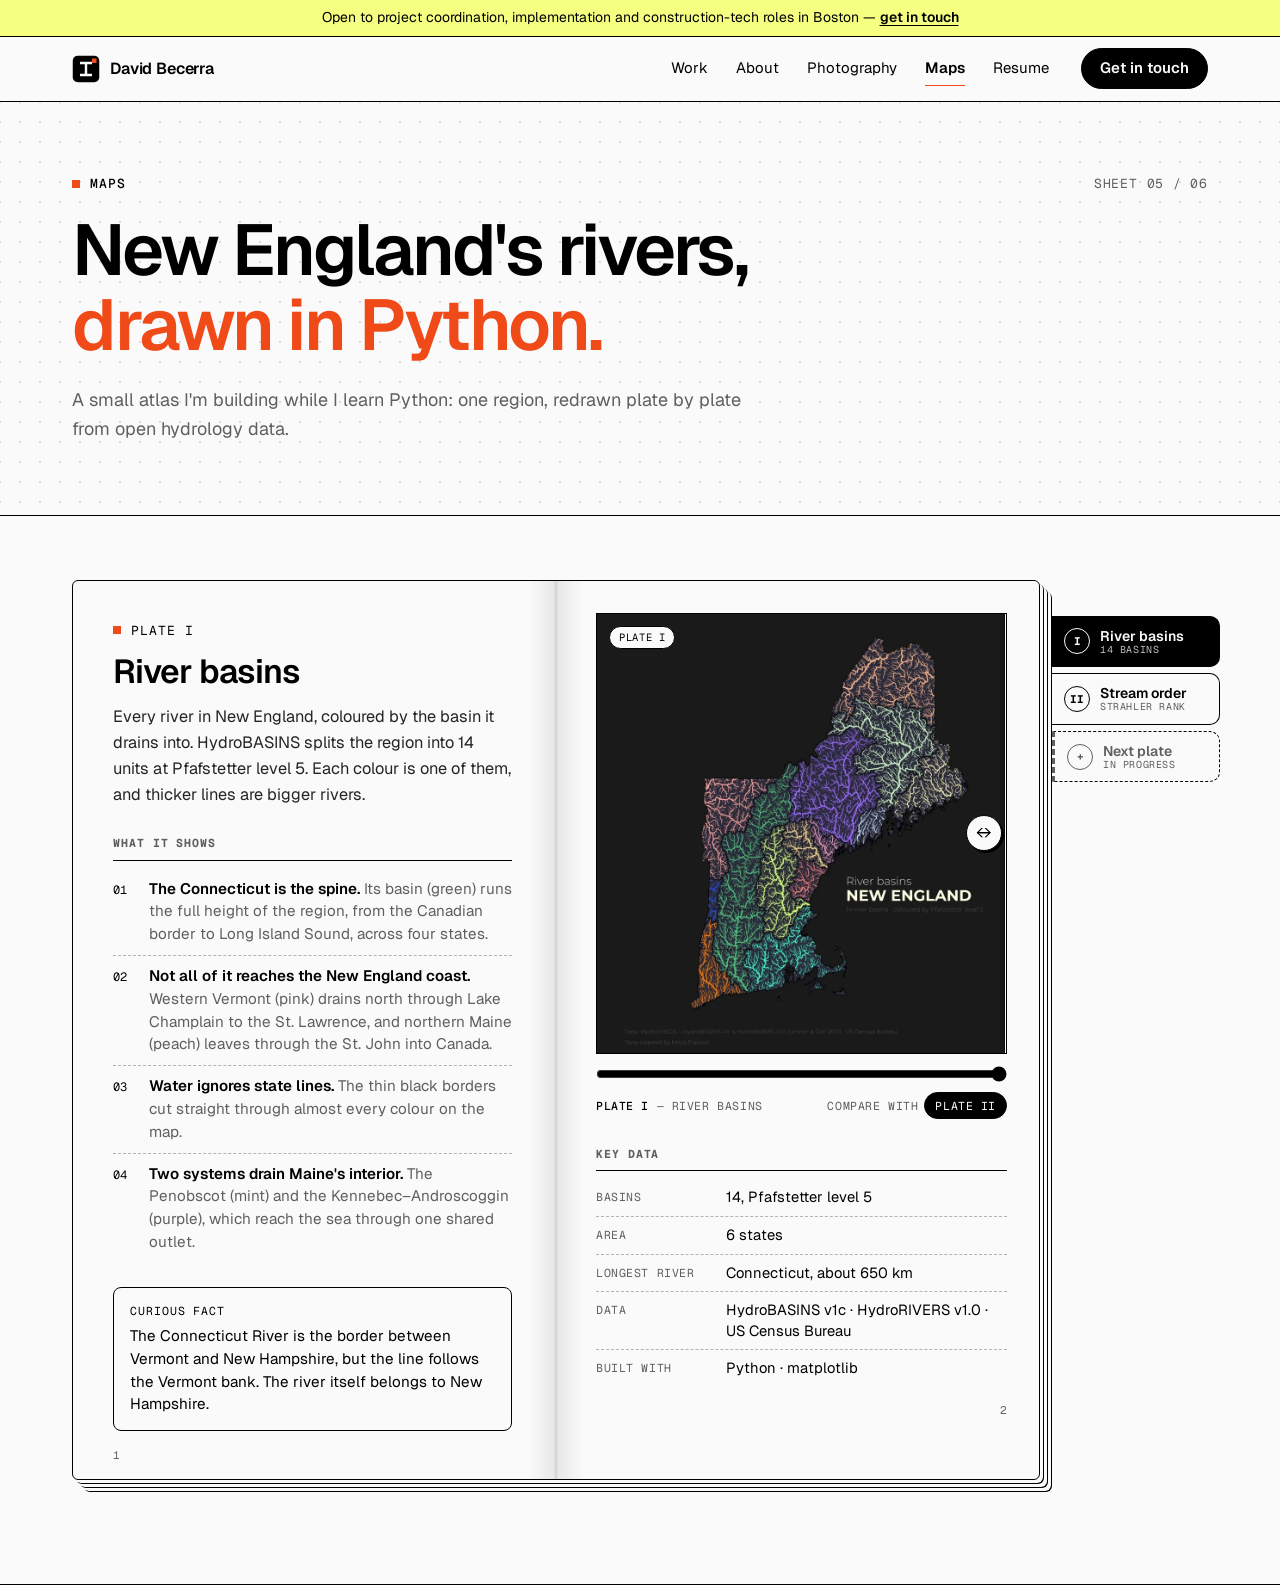
==== commit 7e2047b5: "Maps prototype: one book with turning leaves and plate overlay Merges the two chosen variants into a" ====
--- a/prototypes/maps/index.html
+++ b/prototypes/maps/index.html
@@ -12,39 +12,17 @@
     <link rel="stylesheet" href="../../style.css">
     <!--
         PROTOTYPE — "Maps" tab as a cartography book (not linked from the live site).
-        Three ways to turn the page, switched with ?v=a|b|c:
-          a  Atlas spread   — open book, thumb tabs on the right edge, the leaf flips
-          b  Light table    — folder tabs on top, the new plate is laid over the
-                              previous one, a slider compares the two
-          c  Stacked pages  — pages slide over each other as you scroll
+        An open atlas: text on the left page, the map plate on the right, page
+        tabs on the book's edge. Picking a tab turns the leaf. On each plate a
+        divider lays another plate over the same ground to compare them.
         Site chrome, tokens and type come from ../../style.css (v5 "Blueprint").
-        Plates are registered to one canvas by align_maps.py, so they overlay exactly.
+        Content lives in plates.js; images are built by build_plates.py.
+        See README.md in this folder.
     -->
     <style>
-        /* ===== 01. Prototype switcher ===== */
-        .proto-bar {
-            display: flex; flex-wrap: wrap; align-items: center; gap: 8px;
-            font-family: var(--font-mono); font-size: 12px; letter-spacing: .05em; text-transform: uppercase;
-            margin-bottom: 28px;
-        }
-        .proto-bar span { color: var(--steel); margin-right: 4px; }
-        .proto-bar a {
-            text-decoration: none; padding: 6px 12px;
-            border: 1px solid var(--ink); border-radius: var(--radius-pill);
-        }
-        .proto-bar a[aria-current] { background: var(--ink); color: var(--paper); }
-
-        .maps-section { padding: 56px 0 96px; border-bottom: 1px solid var(--ink); }
-
-        /* ===== 02. Shared pieces ===== */
-        .plate-img { display: block; width: 100%; height: auto; aspect-ratio: 1900 / 2040; background: #1A1A1A; }
-        .plate-cap {
-            display: flex; justify-content: space-between; gap: 12px;
-            font-family: var(--font-mono); font-size: 11.5px; letter-spacing: .06em; text-transform: uppercase;
-            color: var(--steel); margin-top: 10px;
-        }
-        .plate-cap b { color: var(--ink); font-weight: 500; }
-
+        .maps-section { padding: 64px 0 104px; border-bottom: 1px solid var(--ink); }
+
+        /* ===== 01. Text blocks ===== */
         .txt-no { font-family: var(--font-mono); font-size: 13px; letter-spacing: .08em; text-transform: uppercase; display: flex; align-items: center; gap: 10px; margin-bottom: 14px; }
         .txt-no::before { content: ""; width: 8px; height: 8px; background: var(--orange); }
         .txt-title { font-size: clamp(1.7rem, 2.6vw, 2.4rem); font-weight: 600; line-height: 1.08; letter-spacing: -.03em; margin-bottom: 14px; }
@@ -61,139 +39,125 @@
         .kv > div:last-child { border-bottom: 0; }
         .kv dt { font-family: var(--font-mono); font-size: 11.5px; letter-spacing: .05em; text-transform: uppercase; color: var(--steel); padding-top: 2px; }
         .tbc { font-family: var(--font-mono); font-size: 10.5px; letter-spacing: .05em; text-transform: uppercase; border: 1px dashed var(--ink); border-radius: var(--radius-pill); padding: 1px 7px; margin-left: 6px; white-space: nowrap; }
-        .fact { border: 1px solid var(--ink); border-radius: 8px; padding: 14px 16px; margin-top: 22px; font-size: .95rem; line-height: 1.5; background: var(--paper); }
+        .fact { border: 1px solid var(--ink); border-radius: 8px; padding: 14px 16px; margin-top: 24px; font-size: .95rem; line-height: 1.5; }
         .fact .k { display: block; font-family: var(--font-mono); font-size: 11.5px; letter-spacing: .08em; text-transform: uppercase; margin-bottom: 6px; }
 
-        /* book tab (shared look; each variant places it) */
-        .btab {
-            display: grid; grid-template-columns: auto 1fr; align-items: center; gap: 10px;
-            background: var(--paper); border: 1px solid var(--ink);
-            font: inherit; text-align: left; cursor: pointer; text-decoration: none; color: var(--ink);
-            padding: 11px 14px 11px 12px;
-            transition: transform .2s ease, background .2s ease;
-        }
-        .btab .num { font-family: var(--font-mono); font-size: 11px; font-weight: 700; width: 26px; height: 26px; display: grid; place-items: center; border: 1px solid currentColor; border-radius: 50%; }
-        .btab .lbl { display: grid; line-height: 1.15; }
-        .btab .lbl b { font-weight: 600; font-size: 14px; white-space: nowrap; }
-        .btab .lbl small { font-family: var(--font-mono); font-size: 10px; letter-spacing: .06em; text-transform: uppercase; color: var(--steel); white-space: nowrap; }
-        .btab[aria-selected="true"], .btab.is-current { background: var(--ink); color: var(--paper); }
-        .btab[aria-selected="true"] .lbl small, .btab.is-current .lbl small { color: #BDBDBD; }
-        .btab:disabled { cursor: default; border-style: dashed; color: var(--steel); }
-        .btab:focus-visible { outline: 2px solid var(--orange); outline-offset: 2px; }
-
-        /* ===== 03. Variant A — atlas spread ===== */
-        .va { position: relative; margin-right: 168px; }
-        .va .spread {
+        /* ===== 02. The open book ===== */
+        .book { position: relative; margin-right: 168px; }
+        .spread {
             display: grid; grid-template-columns: 1fr 1fr;
             background: var(--paper); border: 1px solid var(--ink); border-radius: 6px;
             /* hard-edged page block: three more leaves under the open one */
             box-shadow: 3px 3px 0 var(--paper), 4px 4px 0 var(--ink), 7px 7px 0 var(--paper), 8px 8px 0 var(--ink), 11px 11px 0 var(--paper), 12px 12px 0 var(--ink);
             position: relative;
         }
-        .va .spread::after { /* the gutter */
+        .spread::after { /* the gutter */
             content: ""; position: absolute; top: 0; bottom: 0; left: 50%; width: 56px; transform: translateX(-50%);
             background: linear-gradient(90deg, transparent, rgba(0,0,0,.07) 46%, rgba(0,0,0,.16) 50%, rgba(0,0,0,.07) 54%, transparent);
             pointer-events: none; z-index: 5;
         }
-        .va .page-l { padding: 40px 44px 40px 40px; position: relative; }
-        .va .page-r { position: relative; perspective: 2400px; min-height: 100%; }
-        .va .txt { display: none; }
-        .va .txt.is-on { display: block; animation: va-fade .5s ease both; }
-        @keyframes va-fade { from { opacity: 0; transform: translateY(6px); } }
-        .va .leaf {
-            position: absolute; inset: 0; padding: 32px 32px 28px 40px;
+        .page-l { padding: 40px 44px 48px 40px; position: relative; }
+        .page-r { position: relative; perspective: 2400px; }
+        .txt { display: none; }
+        .txt.is-on { display: block; animation: txt-in .5s ease both; }
+        @keyframes txt-in { from { opacity: 0; transform: translateY(6px); } }
+        .folio { position: absolute; bottom: 16px; font-family: var(--font-mono); font-size: 11px; color: var(--steel); }
+        .page-l .folio { left: 40px; }
+        .leaf .folio { right: 32px; }
+
+        /* a leaf is one right-hand page; only the open one takes part in layout */
+        .leaf {
+            position: absolute; inset: 0; padding: 32px 32px 48px 40px;
             background: var(--paper); border-radius: 0 6px 6px 0;
             transform-origin: left center; backface-visibility: hidden;
             visibility: hidden;
         }
-        .va .leaf.is-on { visibility: visible; position: relative; z-index: 1; }
-        .va .leaf.is-under { visibility: visible; z-index: 0; }
-        .va .leaf.flip-out { visibility: visible; z-index: 3; animation: va-out .95s cubic-bezier(.45,.05,.3,1) both; box-shadow: 12px 0 30px -12px rgba(0,0,0,.45); }
-        .va .leaf.flip-in { z-index: 3; animation: va-out .95s cubic-bezier(.45,.05,.3,1) reverse both; box-shadow: 12px 0 30px -12px rgba(0,0,0,.45); }
-        @keyframes va-out { 0% { transform: rotateY(0); } 100% { transform: rotateY(-112deg); } }
-        .va .folio { position: absolute; bottom: 14px; font-family: var(--font-mono); font-size: 11px; color: var(--steel); }
-        .va .page-l .folio { left: 40px; }
-        .va .leaf .folio { right: 32px; }
-        .va .tabs { position: absolute; left: 100%; top: 36px; display: flex; flex-direction: column; gap: 6px; margin-left: 12px; }
-        .va .btab { width: 168px; border-left: none; border-radius: 0 10px 10px 0; }
-        .va .btab:not(:disabled):hover { transform: translateX(4px); }
-
-        /* ===== 04. Variant B — light table ===== */
-        .vb .tabs { display: flex; gap: 6px; padding-left: 18px; position: relative; z-index: 2; margin-bottom: -1px; }
-        .vb .btab { border-radius: 10px 10px 0 0; padding-bottom: 12px; }
-        .vb .btab[aria-selected="true"] { background: var(--paper); color: var(--ink); border-bottom-color: var(--paper); box-shadow: inset 0 3px 0 var(--ink); }
-        .vb .btab[aria-selected="true"] .lbl small { color: var(--steel); }
-        .vb .btab:not(:disabled):not([aria-selected="true"]) { background: #ECECEA; }
-        .vb .btab:not(:disabled):hover { transform: translateY(-2px); }
-        .vb .sheet {
-            display: grid; grid-template-columns: minmax(0, 1.08fr) minmax(0, 1fr); gap: 44px;
-            background: var(--paper); border: 1px solid var(--ink); border-radius: 0 12px 12px 12px; box-shadow: var(--shadow);
-            padding: 32px;
-        }
-        .vb .stage { position: relative; border: 1px solid var(--ink); background: #1A1A1A; overflow: hidden; --reveal: 100%; touch-action: pan-y; }
-        .vb .stage img { display: block; width: 100%; height: auto; aspect-ratio: 1900 / 2040; }
-        .vb .stage .top { position: absolute; inset: 0; clip-path: inset(0 calc(100% - var(--reveal)) 0 0); transition: clip-path .9s cubic-bezier(.22,1,.36,1); }
-        .vb .stage .edge { position: absolute; top: 0; bottom: 0; left: var(--reveal); width: 2px; margin-left: -1px; background: var(--paper); box-shadow: 0 0 0 1px rgba(0,0,0,.5); transition: left .9s cubic-bezier(.22,1,.36,1); pointer-events: none; }
-        .vb .stage .edge::after { content: "↔"; position: absolute; top: 50%; left: 50%; width: 34px; height: 34px; margin: -17px; display: grid; place-items: center; background: var(--paper); border: 1px solid var(--ink); border-radius: 50%; font-size: 15px; }
-        .vb .stage.is-dragging .top, .vb .stage.is-dragging .edge { transition: none; }
-        .vb .chip { position: absolute; top: 12px; font-family: var(--font-mono); font-size: 10.5px; letter-spacing: .06em; text-transform: uppercase; background: var(--paper); border: 1px solid var(--ink); border-radius: var(--radius-pill); padding: 3px 9px; }
-        .vb .chip.l { left: 12px; } .vb .chip.r { right: 12px; }
-        .vb .compare { display: grid; grid-template-columns: auto 1fr auto; align-items: center; gap: 12px; margin-top: 14px; font-family: var(--font-mono); font-size: 11.5px; letter-spacing: .05em; text-transform: uppercase; }
-        .vb .compare input { width: 100%; accent-color: #000; }
-        .vb .txt { display: none; }
-        .vb .txt.is-on { display: block; animation: va-fade .5s ease both; }
-
-        /* ===== 05. Variant C — stacked pages ===== */
-        .vc { display: grid; grid-template-columns: minmax(0, 1fr) 168px; align-items: start; }
-        .vc .pages { padding-bottom: 40px; }
-        .vc .cpage {
-            --i: 0;
-            position: sticky; top: calc(var(--nav-h) + 20px + var(--i) * 14px);
-            display: grid; grid-template-columns: minmax(0, .88fr) minmax(0, 1fr); gap: 36px;
-            background: var(--paper); border: 1px solid var(--ink); border-radius: 6px 0 6px 6px;
-            box-shadow: 0 -14px 30px -18px rgba(0,0,0,.35), 5px 5px 0 var(--ink);
-            padding: 28px 32px 28px 28px; margin-bottom: 64px;
-        }
-        .vc .cpage:last-child { margin-bottom: 0; }
-        .vc .tabs { position: sticky; top: calc(var(--nav-h) + 56px); display: flex; flex-direction: column; gap: 6px; margin-left: -1px; }
-        .vc .btab { border-left: none; border-radius: 0 10px 10px 0; }
-        .vc .btab:not(:disabled):hover { transform: translateX(4px); }
-        .vc .txt-title { font-size: clamp(1.5rem, 2.2vw, 2rem); }
-        .vc .txt-label { margin-top: 18px; }
-        .vc .insights li { padding: 6px 0; font-size: .9rem; }
-        .vc .kv > div { padding: 5px 0; font-size: .88rem; }
-        .vc .fact { margin-top: 14px; padding: 11px 14px; font-size: .9rem; }
-
-        /* ===== 06. Phone ===== */
+        .leaf.is-on { visibility: visible; position: relative; z-index: 1; }
+        .leaf.is-under { visibility: visible; z-index: 0; }
+        .leaf.flip-out, .leaf.flip-in { visibility: visible; z-index: 3; box-shadow: 12px 0 30px -12px rgba(0,0,0,.45); will-change: transform; }
+        .leaf.flip-out { animation: leaf-turn .95s cubic-bezier(.45,.05,.3,1) both; }
+        .leaf.flip-in { animation: leaf-turn .95s cubic-bezier(.45,.05,.3,1) reverse both; }
+        @keyframes leaf-turn { from { transform: rotateY(0); } to { transform: rotateY(-112deg); } }
+
+        /* ===== 03. Page tabs on the book's edge ===== */
+        .tabs { position: absolute; left: 100%; top: 36px; display: flex; flex-direction: column; gap: 6px; margin-left: 12px; }
+        .btab {
+            display: grid; grid-template-columns: auto 1fr; align-items: center; gap: 10px; width: 168px;
+            background: var(--paper); border: 1px solid var(--ink); border-left: none; border-radius: 0 10px 10px 0;
+            font: inherit; text-align: left; cursor: pointer; color: var(--ink);
+            padding: 11px 14px 11px 12px;
+            transition: transform .2s ease, background .2s ease;
+        }
+        .btab .num { font-family: var(--font-mono); font-size: 11px; font-weight: 700; width: 26px; height: 26px; display: grid; place-items: center; border: 1px solid currentColor; border-radius: 50%; }
+        .btab .lbl { display: grid; line-height: 1.15; }
+        .btab .lbl b { font-weight: 600; font-size: 14px; white-space: nowrap; }
+        .btab .lbl small { font-family: var(--font-mono); font-size: 10px; letter-spacing: .06em; text-transform: uppercase; color: var(--steel); white-space: nowrap; }
+        .btab[aria-selected="true"] { background: var(--ink); color: var(--paper); }
+        .btab[aria-selected="true"] .lbl small { color: #BDBDBD; }
+        .btab:not(:disabled):hover { transform: translateX(4px); }
+        .btab:disabled { cursor: default; border-style: dashed; color: var(--steel); }
+        .btab:focus-visible { outline: 2px solid var(--orange); outline-offset: 2px; }
+
+        /* ===== 04. The plate and its overlay =====
+           .top is this leaf's map; .under is the plate it is compared with.
+           --reveal is how much of .top is laid down, from the left edge.
+           Only clip-path and left change, so the compositor does the work. */
+        .stage {
+            --reveal: 100%;
+            position: relative; overflow: hidden;
+            aspect-ratio: 1900 / 2040; background: #1A1A1A; border: 1px solid var(--ink);
+            touch-action: pan-y; cursor: ew-resize; user-select: none;
+        }
+        .stage img { position: absolute; inset: 0; width: 100%; height: 100%; display: block; -webkit-user-drag: none; }
+        .stage .top { clip-path: inset(0 calc(100% - var(--reveal)) 0 0); }
+        .stage .line { position: absolute; top: 0; bottom: 0; left: var(--reveal); width: 2px; margin-left: -1px; background: var(--paper); box-shadow: 0 0 0 1px rgba(0,0,0,.55); pointer-events: none; }
+        .stage .knob {
+            position: absolute; top: 50%; left: clamp(22px, var(--reveal), calc(100% - 22px));
+            width: 36px; height: 36px; margin: -18px 0 0 -18px;
+            display: grid; place-items: center;
+            background: var(--paper); border: 1px solid var(--ink); border-radius: 50%; box-shadow: 2px 2px 0 var(--ink);
+            font-size: 15px; pointer-events: none;
+        }
+        .stage.is-easing .top { transition: clip-path .8s cubic-bezier(.22,1,.36,1); }
+        .stage.is-easing .line, .stage.is-easing .knob { transition: left .8s cubic-bezier(.22,1,.36,1); }
+        .stage .who {
+            position: absolute; top: 12px; font-family: var(--font-mono); font-size: 10.5px; letter-spacing: .06em; text-transform: uppercase;
+            background: var(--paper); border: 1px solid var(--ink); border-radius: var(--radius-pill); padding: 3px 9px;
+            pointer-events: none; transition: opacity .2s ease;
+        }
+        .stage .who.l { left: 12px; } .stage .who.r { right: 12px; }
+        .stage[data-side="top"] .who.r, .stage[data-side="under"] .who.l { opacity: 0; }
+
+        .cmp { margin-top: 12px; }
+        .cmp input[type=range] { display: block; width: 100%; margin: 0; accent-color: #000; cursor: ew-resize; }
+        .cmp-row { display: flex; flex-wrap: wrap; align-items: center; justify-content: space-between; gap: 8px 12px; margin-top: 10px; font-family: var(--font-mono); font-size: 11.5px; letter-spacing: .05em; text-transform: uppercase; }
+        .cmp-row .this b { font-weight: 500; }
+        .cmp-row .this span { color: var(--steel); }
+        .cmp-with { display: flex; align-items: center; gap: 6px; color: var(--steel); }
+        .cmp-chip { font: inherit; letter-spacing: inherit; text-transform: inherit; color: var(--ink); background: var(--paper); border: 1px solid var(--ink); border-radius: var(--radius-pill); padding: 4px 10px; cursor: pointer; }
+        .cmp-chip[aria-pressed="true"] { background: var(--ink); color: var(--paper); }
+        .cmp-chip:focus-visible { outline: 2px solid var(--orange); outline-offset: 2px; }
+
+        /* ===== 05. Phone: one column, tabs across the top ===== */
         @media (max-width: 860px) {
-            .va { margin-right: 0; }
-            .va .spread { grid-template-columns: 1fr; box-shadow: var(--shadow); }
-            .va .spread::after { display: none; }
-            .va .page-r { order: -1; border-bottom: 1px solid var(--ink); }
-            .va .leaf { padding: 16px 16px 34px; }
-            .va .page-l { padding: 24px 20px 44px; }
-            .va .page-l .folio { left: 20px; }
-            .va .tabs, .vc .tabs { position: static; flex-direction: row; margin: 0 0 -1px 12px; }
-            .va .btab, .vc .btab { width: auto; border: 1px solid var(--ink); border-radius: 10px 10px 0 0; padding: 8px 10px; }
+            .book { margin-right: 0; display: flex; flex-direction: column; }
+            .tabs { order: -1; position: static; flex-direction: row; margin: 0 0 -1px 12px; }
+            .btab { width: auto; border: 1px solid var(--ink); border-radius: 10px 10px 0 0; padding: 8px 10px; }
+            .btab:not(:disabled):hover { transform: none; }
             .btab .lbl small { display: none; }
-            .btab:disabled { display: none; }   /* no room for the placeholder tab on a phone */
-            .va .btab:hover, .vc .btab:hover { transform: none; }
-            .va { display: flex; flex-direction: column; }
-            .va .tabs { order: -1; }
-            .vb .sheet { grid-template-columns: 1fr; gap: 24px; padding: 16px; border-radius: 0 8px 8px 8px; }
-            .vb .tabs { padding-left: 12px; }
-            .vb .btab { padding: 8px 10px 10px; }
-            .vc { grid-template-columns: 1fr; }
-            .vc .tabs { order: -1; position: sticky; top: var(--nav-h); z-index: 20; background: var(--paper); padding-top: 8px; margin: 0; border-bottom: 1px solid var(--ink); }
-            .vc .cpage { position: relative; top: auto; grid-template-columns: 1fr; gap: 20px; padding: 16px; margin-bottom: 28px; border-radius: 6px; }
+            .btab:disabled { display: none; }
+            .spread { grid-template-columns: 1fr; box-shadow: var(--shadow); }
+            .spread::after { display: none; }
+            .page-r { order: -1; border-bottom: 1px solid var(--ink); }
+            .leaf { padding: 16px 16px 40px; border-radius: 6px 6px 0 0; }
+            .leaf .folio { right: 16px; }
+            .page-l { padding: 24px 20px 48px; }
+            .page-l .folio { left: 20px; }
             .kv > div { grid-template-columns: 104px 1fr; }
         }
-        @media (max-height: 800px) and (min-width: 861px) {
-            .vc .cpage { position: relative; top: auto; }   /* too short to stack: plain pages */
-        }
         @media (prefers-reduced-motion: reduce) {
-            .va .leaf.flip-out, .va .leaf.flip-in, .va .txt.is-on, .vb .txt.is-on { animation: none; }
-            .vb .stage .top, .vb .stage .edge, .btab { transition: none; }
+            .leaf.flip-out, .leaf.flip-in, .txt.is-on { animation: none; }
+            .stage.is-easing .top, .stage.is-easing .line, .stage.is-easing .knob, .btab { transition: none; }
         }
     </style>
 </head>
@@ -231,255 +195,167 @@
             <div class="wrap">
                 <div class="page-head-top">
                     <p class="eyebrow">Maps</p>
-                    <span class="sheet-no">SHEET 04 / 06</span>
+                    <span class="sheet-no">SHEET 05 / 06</span>
                 </div>
                 <h1 class="display">New England's rivers, <span class="accent">drawn in Python.</span></h1>
                 <p class="lede">A small atlas I'm building while I learn Python: one region, redrawn plate by plate from open hydrology data.</p>
             </div>
         </section>
 
-        <!-- ===== THE BOOK ===== -->
+        <!-- ===== THE BOOK (built from plates.js) ===== -->
         <section class="maps-section">
             <div class="wrap">
-                <nav class="proto-bar" aria-label="Prototype variants">
-                    <span>Prototype ·</span>
-                    <a href="?v=a" data-v="a">A · Atlas spread</a>
-                    <a href="?v=b" data-v="b">B · Light table</a>
-                    <a href="?v=c" data-v="c">C · Stacked pages</a>
-                </nav>
-                <div id="book"></div>
+                <div class="book" id="book">
+                    <div class="spread">
+                        <div class="page-l" id="page-l"><span class="folio"></span></div>
+                        <div class="page-r" id="page-r"></div>
+                    </div>
+                    <div class="tabs" id="tabs" role="tablist" aria-label="Plates"></div>
+                </div>
+                <noscript><p class="lede">This page needs JavaScript to turn the pages of the atlas.</p></noscript>
             </div>
         </section>
     </main>
 
+<script src="plates.js"></script>
 <script>
 (() => {
     'use strict';
-
-    /* ===== A. Content — one entry per plate. Adding a map = one image + one entry.
-       DRAFT copy: items marked tbc need David's numbers or confirmation. ===== */
-    const PLATES = [
-        {
-            id: 'basins', no: 'I', tab: 'River basins', sub: '14 basins',
-            img: 'img/basins.webp',
-            alt: 'Map of New England with every river coloured by the basin it belongs to',
-            title: 'River basins',
-            summary: 'Every river in New England, coloured by the basin it drains into. HydroBASINS splits the region into 14 units at Pfafstetter level 5. Each colour is one of them, and thicker lines are bigger rivers.',
-            insights: [
-                ['The Connecticut is the spine.', 'Its basin (green) runs the full height of the region, from the Canadian border to Long Island Sound, across four states.'],
-                ['Not all of it reaches the New England coast.', 'Western Vermont (pink) drains north through Lake Champlain to the St. Lawrence, and northern Maine (peach) leaves through the St. John into Canada.'],
-                ['Water ignores state lines.', 'The thin black borders cut straight through almost every colour on the map.'],
-                ['Two systems drain Maine\'s interior.', 'The Penobscot (mint) and the Kennebec–Androscoggin (purple), which reach the sea through one shared outlet.'],
-            ],
-            data: [
-                ['Basins', '14, Pfafstetter level 5'],
-                ['Area', '6 states'],
-                ['Longest river', 'Connecticut, about 650 km'],
-                ['Data', 'HydroBASINS v1c · HydroRIVERS v1.0 · US Census Bureau'],
-                ['Built with', 'Python · matplotlib'],
-            ],
-            fact: 'The Connecticut River is the border between Vermont and New Hampshire, but the line follows the Vermont bank. The river itself belongs to New Hampshire.',
-        },
-        {
-            id: 'order', no: 'II', tab: 'Stream order', sub: 'Trunks & creeks',
-            img: 'img/order.webp',
-            alt: 'Map of New England with rivers drawn brighter and thicker the higher their stream order',
-            title: 'Rivers by stream order',
-            summary: 'The same rivers with the basins taken away. Colour and line weight now follow stream order: the higher a river sits in the network, the brighter and thicker it is drawn.',
-            insights: [
-                ['A handful of trunks carry the region.', 'The Connecticut, Merrimack, Kennebec, Androscoggin and Penobscot stand out as the bright lines.'],
-                ['Most of the network is small.', 'Dark-blue headwater streams far outnumber the bright ones.'],
-                ['The big rivers run north to south.', 'They follow the valleys down to the Atlantic and Long Island Sound.'],
-                ['Lay it over Plate I.', 'Each bright trunk here is the backbone of one coloured basin there.'],
-            ],
-            data: [
-                ['Attribute', 'Stream order', 'which field'],
-                ['Area', '6 states'],
-                ['River segments', '—', 'from script'],
-                ['Data', 'HydroRIVERS v1.0 · US Census Bureau'],
-                ['Built with', 'Python · matplotlib'],
-            ],
-            fact: 'The bright line along Vermont\'s western edge is not a river. It is Lake Champlain: the dataset draws a flow line through lakes, and this one carries water north to Canada.',
-        },
-    ];
-    const TOTAL = PLATES.length;
-
-    /* ===== B. Small builders ===== */
+    const PLATES = window.PLATES;
+    const $ = (id) => document.getElementById(id);
     const h = (tag, attrs = {}, html = '') => {
         const e = document.createElement(tag);
         for (const k in attrs) e.setAttribute(k, attrs[k]);
         e.innerHTML = html;
         return e;
     };
-    const textHTML = (p, { withData = true } = {}) => `
-        <p class="txt-no">Plate ${p.no}</p>
-        <h2 class="txt-title">${p.title}</h2>
-        <p class="txt-sum">${p.summary}</p>
-        <h3 class="txt-label">What it shows</h3>
-        <ol class="insights">${p.insights.map(([b, t], i) => `<li><span class="n">0${i + 1}</span><span><b>${b}</b> ${t}</span></li>`).join('')}</ol>
-        ${withData ? dataHTML(p) : ''}
-        ${factHTML(p)}`;
+    const src = (p) => `img/${p.id}.webp`;
+    const srcset = (p) => `img/${p.id}-950.webp 950w, img/${p.id}.webp 1900w`;
+    const SIZES = '(max-width: 860px) 92vw, 540px';
+    const reduced = matchMedia('(prefers-reduced-motion: reduce)');
+
+    /* ===== A. Build pages from the data ===== */
+    const start = Math.max(0, PLATES.findIndex((p) => p.id === location.hash.slice(1)));
+    const pageL = $('page-l'), pageR = $('page-r'), tabs = $('tabs'), folioL = pageL.querySelector('.folio');
+
     const dataHTML = (p) => `
         <h3 class="txt-label">Key data</h3>
         <dl class="kv">${p.data.map(([k, v, tbc]) => `<div><dt>${k}</dt><dd>${v}${tbc ? `<span class="tbc">tbc · ${tbc}</span>` : ''}</dd></div>`).join('')}</dl>`;
-    const factHTML = (p) => `<aside class="fact"><span class="k">Curious fact</span>${p.fact}</aside>`;
-    const tabHTML = (p) => `<span class="num">${p.no}</span><span class="lbl"><b>${p.tab}</b><small>${p.sub}</small></span>`;
-    const soonTab = () => h('button', { class: 'btab', disabled: '', type: 'button' }, `<span class="num">+</span><span class="lbl"><b>Next plate</b><small>In progress</small></span>`);
-    const capHTML = (p) => `<span><b>Plate ${p.no}</b> — ${p.title}</span><span>New England</span>`;
-
-    const slugOf = (i) => PLATES[i].id;
-    const startIndex = () => Math.max(0, PLATES.findIndex((p) => p.id === location.hash.slice(1)));
-    const setHash = (i) => history.replaceState(null, '', `${location.pathname}${location.search}#${slugOf(i)}`);
-
-    function tablist(onPick) {
-        const nav = h('div', { class: 'tabs', role: 'tablist', 'aria-label': 'Plates' });
-        PLATES.forEach((p, i) => {
-            const b = h('button', { class: 'btab', role: 'tab', type: 'button', id: `tab-${p.id}`, 'aria-controls': `panel-${p.id}` }, tabHTML(p));
-            b.addEventListener('click', () => onPick(i));
-            nav.appendChild(b);
-        });
-        nav.appendChild(soonTab());
-        nav.addEventListener('keydown', (e) => {
-            const tabs = [...nav.querySelectorAll('[role=tab]')];
-            const cur = tabs.findIndex((t) => t.getAttribute('aria-selected') === 'true');
-            const step = { ArrowDown: 1, ArrowRight: 1, ArrowUp: -1, ArrowLeft: -1 }[e.key];
-            if (!step) return;
-            e.preventDefault();
-            const next = Math.max(0, Math.min(tabs.length - 1, cur + step));
-            onPick(next);
-            tabs[next].focus();
-        });
-        return nav;
+
+    PLATES.forEach((p, i) => {
+        // left page: what the plate says
+        pageL.insertBefore(h('article', { class: 'txt', id: `panel-${p.id}`, role: 'tabpanel', 'aria-labelledby': `tab-${p.id}` }, `
+            <p class="txt-no">Plate ${p.no}</p>
+            <h2 class="txt-title">${p.title}</h2>
+            <p class="txt-sum">${p.summary}</p>
+            <h3 class="txt-label">What it shows</h3>
+            <ol class="insights">${p.insights.map(([b, t], k) => `<li><span class="n">0${k + 1}</span><span><b>${b}</b> ${t}</span></li>`).join('')}</ol>
+            <aside class="fact"><span class="k">Curious fact</span>${p.fact}</aside>`), folioL);
+
+        // right page: the plate, its overlay controls and the data sheet
+        const others = PLATES.filter((o) => o !== p);
+        pageR.appendChild(h('div', { class: 'leaf', 'data-i': i }, `
+            <div class="stage" data-side="top">
+                <img class="under" alt="" width="1900" height="2040" decoding="async">
+                <img class="top" src="${src(p)}" srcset="${srcset(p)}" sizes="${SIZES}" alt="${p.alt}" width="1900" height="2040"
+                     decoding="async" ${i === start ? 'fetchpriority="high"' : 'loading="lazy"'}>
+                <span class="line" aria-hidden="true"></span><span class="knob" aria-hidden="true">↔</span>
+                <span class="who l">Plate ${p.no}</span><span class="who r"></span>
+            </div>
+            ${others.length ? `
+            <div class="cmp">
+                <input type="range" min="0" max="100" value="100" step="1" aria-label="How much of Plate ${p.no} covers the plate under it">
+                <div class="cmp-row">
+                    <span class="this"><b>Plate ${p.no}</b> <span>— ${p.title}</span></span>
+                    <span class="cmp-with">Compare with ${others.map((o) => `<button class="cmp-chip" type="button" data-id="${o.id}" aria-pressed="false">Plate ${o.no}</button>`).join('')}</span>
+                </div>
+            </div>` : ''}
+            ${dataHTML(p)}
+            <span class="folio">${2 * i + 2}</span>`));
+
+        tabs.appendChild(h('button', { class: 'btab', role: 'tab', type: 'button', id: `tab-${p.id}`, 'aria-controls': `panel-${p.id}` },
+            `<span class="num">${p.no}</span><span class="lbl"><b>${p.tab}</b><small>${p.sub}</small></span>`));
+    });
+    tabs.appendChild(h('button', { class: 'btab', type: 'button', disabled: '' }, `<span class="num">+</span><span class="lbl"><b>Next plate</b><small>In progress</small></span>`));
+
+    const txts = [...pageL.querySelectorAll('.txt')], leaves = [...pageR.querySelectorAll('.leaf')], tabEls = [...tabs.querySelectorAll('[role=tab]')];
+
+    /* ===== B. Overlay: lay one plate over another and compare ===== */
+    const overlays = leaves.map((leaf, i) => {
+        const stage = leaf.querySelector('.stage'), under = stage.querySelector('.under'), whoR = stage.querySelector('.who.r');
+        const range = leaf.querySelector('input[type=range]'), chips = [...leaf.querySelectorAll('.cmp-chip')];
+        let target = null, raf = 0, pending = 100;
+
+        const paint = () => {
+            raf = 0;
+            stage.style.setProperty('--reveal', `${pending}%`);
+            stage.dataset.side = pending > 97 ? 'top' : pending < 3 ? 'under' : 'both';
+            if (range) range.value = pending;
+        };
+        const set = (v, ease = false) => {
+            pending = Math.max(0, Math.min(100, v));
+            stage.classList.toggle('is-easing', ease && !reduced.matches);
+            if (!raf) raf = requestAnimationFrame(paint);   // at most one write per frame
+        };
+        const setTarget = (id) => {
+            const o = PLATES.find((x) => x.id === id);
+            if (!o) return;
+            target = o;
+            if (under.getAttribute('src') !== src(o)) { under.sizes = SIZES; under.srcset = srcset(o); under.src = src(o); }
+            whoR.textContent = `Plate ${o.no}`;
+            chips.forEach((c) => c.setAttribute('aria-pressed', String(c.dataset.id === id)));
+        };
+        if (!range) return { open() {}, reset() {} };
+
+        range.addEventListener('input', () => set(+range.value));
+        chips.forEach((c) => c.addEventListener('click', () => {
+            const same = target && target.id === c.dataset.id;
+            setTarget(c.dataset.id);
+            // show half of each; pressing the active chip again lays the plate back down
+            under.decode().catch(() => {}).then(() => set(same && pending < 97 ? 100 : 50, true));
+        }));
+        const fromPointer = (e) => { const r = stage.getBoundingClientRect(); set(((e.clientX - r.left) / r.width) * 100); };
+        stage.addEventListener('pointerdown', (e) => { if (e.button) return; stage.setPointerCapture(e.pointerId); fromPointer(e); });
+        stage.addEventListener('pointermove', (e) => { if (stage.hasPointerCapture(e.pointerId)) fromPointer(e); });
+
+        return {
+            // the under image is only fetched when its leaf is opened
+            open() { if (!target) setTarget((PLATES[i - 1] || PLATES[i + 1]).id); },
+            reset() { set(100); },
+        };
+    });
+
+    /* ===== C. Turning the leaf ===== */
+    let cur = -1, timer;
+    function go(i, animate = true) {
+        if (i === cur || !PLATES[i]) return;
+        const prev = cur; cur = i;
+        clearTimeout(timer);
+        leaves.forEach((l) => l.classList.remove('flip-out', 'flip-in', 'is-under', 'is-on'));
+        leaves[i].classList.add('is-on');
+        overlays[i].reset(); overlays[i].open();
+        if (animate && prev >= 0 && !reduced.matches) {
+            // forward: the old leaf turns away and uncovers the new one; back: the new leaf turns in over the old
+            if (i > prev) leaves[prev].classList.add('flip-out');
+            else { leaves[prev].classList.add('is-under'); leaves[i].classList.add('flip-in'); }
+            timer = setTimeout(() => leaves.forEach((l) => l.classList.remove('flip-out', 'flip-in', 'is-under')), 1000);
+        }
+        txts.forEach((t, k) => t.classList.toggle('is-on', k === i));
+        folioL.textContent = String(2 * i + 1);
+        tabEls.forEach((t, k) => { t.setAttribute('aria-selected', String(k === i)); t.tabIndex = k === i ? 0 : -1; });
+        if (prev >= 0) history.replaceState(null, '', `${location.pathname}${location.search}#${PLATES[i].id}`);
     }
-    const markTabs = (root, i) => root.querySelectorAll('[role=tab]').forEach((t, k) => {
-        t.setAttribute('aria-selected', String(k === i));
-        t.tabIndex = k === i ? 0 : -1;
+    tabEls.forEach((t, i) => t.addEventListener('click', () => go(i)));
+    tabs.addEventListener('keydown', (e) => {
+        const step = { ArrowDown: 1, ArrowRight: 1, ArrowUp: -1, ArrowLeft: -1 }[e.key];
+        if (!step) return;
+        e.preventDefault();
+        const next = Math.max(0, Math.min(PLATES.length - 1, cur + step));
+        go(next); tabEls[next].focus();
     });
-
-    /* ===== C. Variant A — atlas spread ===== */
-    function variantA(root) {
-        root.className = 'va';
-        const spread = h('div', { class: 'spread' });
-        const left = h('div', { class: 'page-l' });
-        const right = h('div', { class: 'page-r' });
-        PLATES.forEach((p, i) => {
-            left.appendChild(h('article', { class: 'txt', id: `panel-${p.id}`, role: 'tabpanel', 'aria-labelledby': `tab-${p.id}` }, textHTML(p, { withData: false })));
-            right.appendChild(h('figure', { class: 'leaf' }, `
-                <img class="plate-img" src="${p.img}" alt="${p.alt}" width="1900" height="2040">
-                <figcaption class="plate-cap">${capHTML(p)}</figcaption>
-                ${dataHTML(p)}
-                <span class="folio">${2 * i + 2}</span>`));
-        });
-        left.appendChild(h('span', { class: 'folio' }, ''));
-        spread.append(left, right);
-        let cur = -1, timer;
-        const txts = left.querySelectorAll('.txt'), leaves = right.querySelectorAll('.leaf'), folio = left.querySelector('.folio');
-        function go(i, animate = true) {
-            if (i === cur) return;
-            const prev = cur; cur = i;
-            clearTimeout(timer);
-            leaves.forEach((l) => l.classList.remove('flip-out', 'flip-in', 'is-under', 'is-on'));
-            leaves[i].classList.add('is-on');
-            if (animate && prev >= 0) {
-                // forward: the old leaf turns away and uncovers the new one; back: the new leaf turns in
-                if (i > prev) leaves[prev].classList.add('flip-out');
-                else { leaves[prev].classList.add('is-under'); leaves[i].classList.add('flip-in'); }
-                timer = setTimeout(() => leaves.forEach((l) => l.classList.remove('flip-out', 'flip-in', 'is-under')), 1000);
-            }
-            txts.forEach((t, k) => t.classList.toggle('is-on', k === i));
-            folio.textContent = String(2 * i + 1);
-            markTabs(root, i);
-            setHash(i);
-        }
-        root.append(spread, tablist(go));
-        go(startIndex(), false);
-    }
-
-    /* ===== D. Variant B — light table ===== */
-    function variantB(root) {
-        root.className = 'vb';
-        const sheet = h('div', { class: 'sheet' });
-        const col = h('div', {}, `
-            <div class="stage">
-                <img class="under" alt="" width="1900" height="2040">
-                <img class="top" alt="" width="1900" height="2040">
-                <span class="edge" aria-hidden="true"></span>
-                <span class="chip l"></span><span class="chip r"></span>
-            </div>
-            <div class="compare">
-                <label for="cmp">Compare</label>
-                <input id="cmp" type="range" min="0" max="100" value="100" aria-label="How much of the selected plate covers the previous one">
-                <span class="mono cmp-val">100%</span>
-            </div>
-            <p class="plate-cap"></p>`);
-        const text = h('div', {});
-        PLATES.forEach((p) => text.appendChild(h('article', { class: 'txt', id: `panel-${p.id}`, role: 'tabpanel', 'aria-labelledby': `tab-${p.id}` }, textHTML(p))));
-        sheet.append(col, text);
-        const stage = col.querySelector('.stage'), top = col.querySelector('.top'), under = col.querySelector('.under');
-        const range = col.querySelector('input'), val = col.querySelector('.cmp-val'), cap = col.querySelector('.plate-cap');
-        const [chipL, chipR] = col.querySelectorAll('.chip');
-        let cur = -1;
-        const setReveal = (v) => { stage.style.setProperty('--reveal', `${v}%`); range.value = v; val.textContent = `${Math.round(v)}%`; chipR.style.visibility = v > 96 ? 'hidden' : 'visible'; };
-        function go(i, animate = true) {
-            if (i === cur) return;
-            const prev = cur < 0 ? (i + 1) % TOTAL : cur; cur = i;
-            under.src = PLATES[prev].img; top.src = PLATES[i].img; top.alt = PLATES[i].alt;
-            chipL.textContent = `Plate ${PLATES[i].no}`; chipR.textContent = `Plate ${PLATES[prev].no}`;
-            cap.innerHTML = capHTML(PLATES[i]);
-            if (animate) {            // lay the new plate over the previous one, left to right
-                stage.classList.add('is-dragging'); setReveal(0);
-                void stage.offsetWidth;
-                stage.classList.remove('is-dragging');
-            }
-            setReveal(100);
-            text.querySelectorAll('.txt').forEach((t, k) => t.classList.toggle('is-on', k === i));
-            markTabs(root, i);
-            setHash(i);
-        }
-        range.addEventListener('input', () => { stage.classList.add('is-dragging'); setReveal(+range.value); });
-        range.addEventListener('change', () => stage.classList.remove('is-dragging'));
-        // dragging on the map itself; the slider and tabs are the non-drag alternative
-        const fromPointer = (e) => { const r = stage.getBoundingClientRect(); setReveal(Math.max(0, Math.min(100, ((e.clientX - r.left) / r.width) * 100))); };
-        stage.addEventListener('pointerdown', (e) => { stage.setPointerCapture(e.pointerId); stage.classList.add('is-dragging'); fromPointer(e); });
-        stage.addEventListener('pointermove', (e) => { if (stage.hasPointerCapture(e.pointerId)) fromPointer(e); });
-        stage.addEventListener('pointerup', () => stage.classList.remove('is-dragging'));
-        root.append(tablist(go), sheet);
-        go(startIndex(), false);
-        window.__setReveal = setReveal;   // for mockup screenshots
-    }
-
-    /* ===== E. Variant C — stacked pages ===== */
-    function variantC(root) {
-        root.className = 'vc';
-        const pages = h('div', { class: 'pages' });
-        const tabs = h('nav', { class: 'tabs', 'aria-label': 'Plates' });
-        PLATES.forEach((p, i) => {
-            pages.appendChild(h('article', { class: 'cpage', id: p.id, style: `--i:${i}` }, `
-                <figure>
-                    <img class="plate-img" src="${p.img}" alt="${p.alt}" width="1900" height="2040">
-                    <figcaption class="plate-cap">${capHTML(p)}</figcaption>
-                </figure>
-                <div>${textHTML(p)}</div>`));
-            tabs.appendChild(h('a', { class: 'btab', href: `#${p.id}` }, tabHTML(p)));
-        });
-        tabs.appendChild(soonTab());
-        root.append(pages, tabs);
-        const links = [...tabs.querySelectorAll('a')], cps = [...pages.children];
-        const mark = () => {
-            // current page = the last one whose top has reached the reading line
-            const line = innerHeight * 0.45;
-            let cur = 0;
-            cps.forEach((c, i) => { if (c.getBoundingClientRect().top < line) cur = i; });
-            links.forEach((l, i) => { l.classList.toggle('is-current', i === cur); if (i === cur) l.setAttribute('aria-current', 'true'); else l.removeAttribute('aria-current'); });
-        };
-        addEventListener('scroll', mark, { passive: true });
-        mark();
-    }
-
-    /* ===== F. Boot ===== */
-    const v = (new URLSearchParams(location.search).get('v') || 'a').toLowerCase();
-    document.querySelectorAll('.proto-bar a').forEach((a) => { if (a.dataset.v === v) a.setAttribute('aria-current', 'true'); });
-    ({ a: variantA, b: variantB, c: variantC }[v] || variantA)(document.getElementById('book'));
+    addEventListener('hashchange', () => go(PLATES.findIndex((p) => p.id === location.hash.slice(1))));
+
+    go(start, false);
 })();
 </script>
 </body>
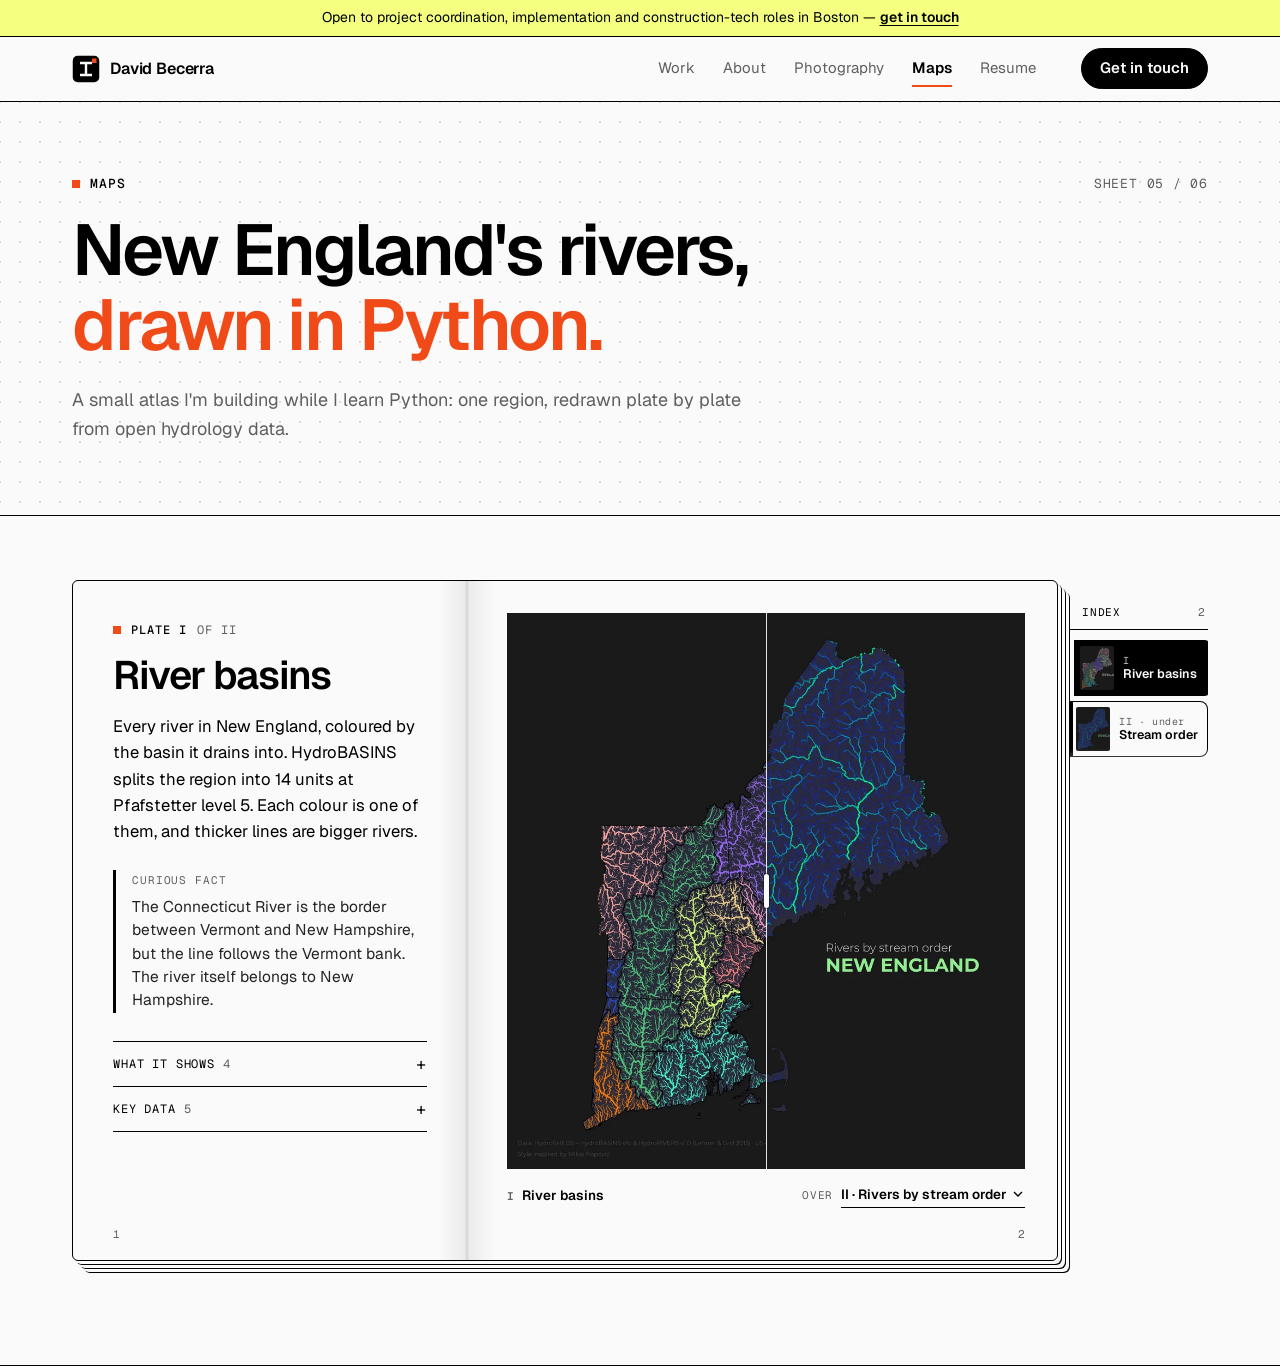
==== commit b01caff2: "Maps prototype: quieter divider, less text, index for many plates Follows David's review of the comb" ====
--- a/prototypes/maps/index.html
+++ b/prototypes/maps/index.html
@@ -12,152 +12,204 @@
     <link rel="stylesheet" href="../../style.css">
     <!--
         PROTOTYPE — "Maps" tab as a cartography book (not linked from the live site).
-        An open atlas: text on the left page, the map plate on the right, page
-        tabs on the book's edge. Picking a tab turns the leaf. On each plate a
-        divider lays another plate over the same ground to compare them.
-        Site chrome, tokens and type come from ../../style.css (v5 "Blueprint").
+        An open atlas. Left page: what the plate says. Right page: two plates
+        of the same ground with a thin divider between them. Picking a plate
+        in the index lays it over the one that was open.
         Content lives in plates.js; images are built by build_plates.py.
-        See README.md in this folder.
+        The nav rules in section 01 are a proposal for the whole site; they
+        only apply here until they are moved into ../../style.css.
+        See README.md in this folder. Add ?demo=14 to preview a full index.
     -->
     <style>
+        /* ===== 01. Nav proposal (scoped to .nav--v2) =====
+           Same bar and tokens as the live site. What changes: quiet links
+           with one gliding underline, a slimmer bar once you scroll, and it
+           steps aside while you read down and returns when you scroll up. */
+        .nav--v2 {
+            background: rgba(250, 250, 250, .84);
+            -webkit-backdrop-filter: blur(14px) saturate(1.5); backdrop-filter: blur(14px) saturate(1.5);
+            transition: transform .4s cubic-bezier(.22,1,.36,1);
+        }
+        .nav--v2.is-hidden { transform: translateY(-101%); }
+        .nav--v2 .nav-inner { transition: height .3s cubic-bezier(.22,1,.36,1); }
+        .nav--v2.is-compact .nav-inner { height: 52px; }
+        .nav--v2 .nav-links { position: relative; gap: 2px; }
+        .nav--v2 .nav-links a { color: var(--steel); border: 0; padding: 8px 13px; transition: color .2s ease; }
+        .nav--v2 .nav-links a:hover, .nav--v2 .nav-links a:focus-visible, .nav--v2 .nav-links a[aria-current="page"] { color: var(--ink); }
+        .nav--v2 .nav-glide {
+            position: absolute; left: 0; bottom: 1px; height: 2px; width: 1px; background: var(--ink);
+            transform-origin: left center; transform: translateX(var(--x, 0px)) scaleX(var(--w, 0));
+            transition: transform .4s cubic-bezier(.22,1,.36,1), background-color .25s ease; pointer-events: none;
+        }
+        .nav--v2 .nav-glide.is-home { background: var(--orange); }
+        .nav--v2 .nav-cta { transition: transform .2s ease, min-height .3s ease, padding .3s ease; }
+        .nav--v2 .nav-cta:hover { transform: translateY(-1px); }
+        .nav--v2.is-compact .nav-cta { min-height: 34px; padding: 5px 16px; }
+        .nav--v2 .nav-panel { background: var(--paper); transition: opacity .25s ease, transform .35s cubic-bezier(.22,1,.36,1), visibility 0s linear .35s; }
+        .nav--v2 .nav-panel.is-open { transition: opacity .25s ease, transform .35s cubic-bezier(.22,1,.36,1), visibility 0s; }
+        .nav--v2 .nav-panel a { opacity: 0; transform: translateY(8px); transition: opacity .3s ease, transform .4s cubic-bezier(.22,1,.36,1); }
+        .nav--v2 .nav-panel.is-open a { opacity: 1; transform: none; transition-delay: calc(60ms + var(--k, 0) * 45ms); }
+
         .maps-section { padding: 64px 0 104px; border-bottom: 1px solid var(--ink); }
 
-        /* ===== 01. Text blocks ===== */
-        .txt-no { font-family: var(--font-mono); font-size: 13px; letter-spacing: .08em; text-transform: uppercase; display: flex; align-items: center; gap: 10px; margin-bottom: 14px; }
-        .txt-no::before { content: ""; width: 8px; height: 8px; background: var(--orange); }
-        .txt-title { font-size: clamp(1.7rem, 2.6vw, 2.4rem); font-weight: 600; line-height: 1.08; letter-spacing: -.03em; margin-bottom: 14px; }
-        .txt-sum { color: var(--graphite); font-size: 1.02rem; line-height: 1.6; max-width: 58ch; }
-        .txt-label {
-            font-family: var(--font-mono); font-size: 11.5px; letter-spacing: .08em; text-transform: uppercase;
-            color: var(--steel); margin: 26px 0 8px; padding-bottom: 8px; border-bottom: 1px solid var(--ink);
-        }
-        .insights li { display: grid; grid-template-columns: 30px 1fr; gap: 6px; padding: 9px 0; border-bottom: 1px dashed var(--ash); font-size: .95rem; line-height: 1.5; color: var(--steel); }
-        .insights li:last-child { border-bottom: 0; }
-        .insights .n { font-family: var(--font-mono); font-size: 12px; color: var(--ink); padding-top: 3px; }
-        .insights b { color: var(--ink); font-weight: 600; }
-        .kv > div { display: grid; grid-template-columns: 118px 1fr; gap: 12px; padding: 8px 0; border-bottom: 1px dashed var(--ash); font-size: .92rem; line-height: 1.4; }
-        .kv > div:last-child { border-bottom: 0; }
-        .kv dt { font-family: var(--font-mono); font-size: 11.5px; letter-spacing: .05em; text-transform: uppercase; color: var(--steel); padding-top: 2px; }
-        .tbc { font-family: var(--font-mono); font-size: 10.5px; letter-spacing: .05em; text-transform: uppercase; border: 1px dashed var(--ink); border-radius: var(--radius-pill); padding: 1px 7px; margin-left: 6px; white-space: nowrap; }
-        .fact { border: 1px solid var(--ink); border-radius: 8px; padding: 14px 16px; margin-top: 24px; font-size: .95rem; line-height: 1.5; }
-        .fact .k { display: block; font-family: var(--font-mono); font-size: 11.5px; letter-spacing: .08em; text-transform: uppercase; margin-bottom: 6px; }
-
         /* ===== 02. The open book ===== */
-        .book { position: relative; margin-right: 168px; }
+        .book { position: relative; margin-right: 150px; }
         .spread {
-            display: grid; grid-template-columns: 1fr 1fr;
+            display: grid; grid-template-columns: minmax(0, .8fr) minmax(0, 1.2fr);
             background: var(--paper); border: 1px solid var(--ink); border-radius: 6px;
             /* hard-edged page block: three more leaves under the open one */
             box-shadow: 3px 3px 0 var(--paper), 4px 4px 0 var(--ink), 7px 7px 0 var(--paper), 8px 8px 0 var(--ink), 11px 11px 0 var(--paper), 12px 12px 0 var(--ink);
             position: relative;
         }
         .spread::after { /* the gutter */
-            content: ""; position: absolute; top: 0; bottom: 0; left: 50%; width: 56px; transform: translateX(-50%);
-            background: linear-gradient(90deg, transparent, rgba(0,0,0,.07) 46%, rgba(0,0,0,.16) 50%, rgba(0,0,0,.07) 54%, transparent);
-            pointer-events: none; z-index: 5;
-        }
-        .page-l { padding: 40px 44px 48px 40px; position: relative; }
-        .page-r { position: relative; perspective: 2400px; }
-        .txt { display: none; }
-        .txt.is-on { display: block; animation: txt-in .5s ease both; }
-        @keyframes txt-in { from { opacity: 0; transform: translateY(6px); } }
-        .folio { position: absolute; bottom: 16px; font-family: var(--font-mono); font-size: 11px; color: var(--steel); }
-        .page-l .folio { left: 40px; }
-        .leaf .folio { right: 32px; }
-
-        /* a leaf is one right-hand page; only the open one takes part in layout */
-        .leaf {
-            position: absolute; inset: 0; padding: 32px 32px 48px 40px;
-            background: var(--paper); border-radius: 0 6px 6px 0;
-            transform-origin: left center; backface-visibility: hidden;
-            visibility: hidden;
-        }
-        .leaf.is-on { visibility: visible; position: relative; z-index: 1; }
-        .leaf.is-under { visibility: visible; z-index: 0; }
-        .leaf.flip-out, .leaf.flip-in { visibility: visible; z-index: 3; box-shadow: 12px 0 30px -12px rgba(0,0,0,.45); will-change: transform; }
-        .leaf.flip-out { animation: leaf-turn .95s cubic-bezier(.45,.05,.3,1) both; }
-        .leaf.flip-in { animation: leaf-turn .95s cubic-bezier(.45,.05,.3,1) reverse both; }
-        @keyframes leaf-turn { from { transform: rotateY(0); } to { transform: rotateY(-112deg); } }
-
-        /* ===== 03. Page tabs on the book's edge ===== */
-        .tabs { position: absolute; left: 100%; top: 36px; display: flex; flex-direction: column; gap: 6px; margin-left: 12px; }
-        .btab {
-            display: grid; grid-template-columns: auto 1fr; align-items: center; gap: 10px; width: 168px;
-            background: var(--paper); border: 1px solid var(--ink); border-left: none; border-radius: 0 10px 10px 0;
-            font: inherit; text-align: left; cursor: pointer; color: var(--ink);
-            padding: 11px 14px 11px 12px;
-            transition: transform .2s ease, background .2s ease;
-        }
-        .btab .num { font-family: var(--font-mono); font-size: 11px; font-weight: 700; width: 26px; height: 26px; display: grid; place-items: center; border: 1px solid currentColor; border-radius: 50%; }
-        .btab .lbl { display: grid; line-height: 1.15; }
-        .btab .lbl b { font-weight: 600; font-size: 14px; white-space: nowrap; }
-        .btab .lbl small { font-family: var(--font-mono); font-size: 10px; letter-spacing: .06em; text-transform: uppercase; color: var(--steel); white-space: nowrap; }
-        .btab[aria-selected="true"] { background: var(--ink); color: var(--paper); }
-        .btab[aria-selected="true"] .lbl small { color: #BDBDBD; }
-        .btab:not(:disabled):hover { transform: translateX(4px); }
-        .btab:disabled { cursor: default; border-style: dashed; color: var(--steel); }
-        .btab:focus-visible { outline: 2px solid var(--orange); outline-offset: 2px; }
-
-        /* ===== 04. The plate and its overlay =====
-           .top is this leaf's map; .under is the plate it is compared with.
-           --reveal is how much of .top is laid down, from the left edge.
-           Only clip-path and left change, so the compositor does the work. */
+            content: ""; position: absolute; top: 0; bottom: 0; left: 40%; width: 56px; transform: translateX(-50%);
+            background: linear-gradient(90deg, transparent, rgba(0,0,0,.06) 46%, rgba(0,0,0,.15) 50%, rgba(0,0,0,.06) 54%, transparent);
+            pointer-events: none;
+        }
+        .page-l { padding: 40px 40px 52px 40px; position: relative; }
+        .page-r { padding: 32px 32px 52px 40px; position: relative; }
+        .folio { position: absolute; bottom: 18px; font-family: var(--font-mono); font-size: 11px; color: var(--steel); }
+        .page-l .folio { left: 40px; } .page-r .folio { right: 32px; }
+
+        /* ===== 03. Left page: one thing loud, the rest on request ===== */
+        .txt.is-in { animation: txt-in .55s cubic-bezier(.22,1,.36,1) both; }
+        @keyframes txt-in { from { opacity: 0; transform: translateY(8px); } }
+        .txt-no { font-family: var(--font-mono); font-size: 12px; letter-spacing: .08em; text-transform: uppercase; display: flex; align-items: center; gap: 10px; margin-bottom: 16px; color: var(--steel); }
+        .txt-no::before { content: ""; width: 8px; height: 8px; background: var(--orange); }
+        .txt-no b { color: var(--ink); font-weight: 500; }
+        .txt-title { font-size: clamp(2rem, 3.1vw, 2.75rem); font-weight: 600; line-height: 1.02; letter-spacing: -.035em; margin-bottom: 18px; text-wrap: balance; }
+        .txt-sum { color: var(--ink); font-size: 1.04rem; line-height: 1.58; }
+        .fact { border-left: 3px solid var(--ink); padding: 2px 0 2px 16px; margin: 26px 0 28px; font-size: .97rem; line-height: 1.5; color: var(--graphite); }
+        .fact .k { display: block; font-family: var(--font-mono); font-size: 11px; letter-spacing: .08em; text-transform: uppercase; color: var(--steel); margin-bottom: 6px; }
+
+        .more { border-top: 1px solid var(--ink); }
+        .more:last-of-type { border-bottom: 1px solid var(--ink); }
+        .more summary {
+            display: flex; align-items: center; justify-content: space-between; gap: 12px;
+            list-style: none; cursor: pointer; padding: 13px 0;
+            font-family: var(--font-mono); font-size: 12px; letter-spacing: .07em; text-transform: uppercase;
+        }
+        .more summary::-webkit-details-marker { display: none; }
+        .more summary .count { color: var(--steel); margin-left: 8px; }
+        .more summary::after { content: "+"; font-size: 17px; line-height: 1; transition: transform .25s ease; }
+        .more[open] summary::after { transform: rotate(45deg); }
+        .more summary:focus-visible { outline: 2px solid var(--orange); outline-offset: 2px; }
+        .more > :not(summary) { animation: txt-in .35s ease both; padding-bottom: 12px; }
+        .insights li { display: grid; grid-template-columns: 26px 1fr; gap: 4px; padding: 8px 0; border-top: 1px dashed var(--ash); font-size: .92rem; line-height: 1.48; color: var(--steel); }
+        .insights .n { font-family: var(--font-mono); font-size: 11.5px; color: var(--ink); padding-top: 3px; }
+        .insights b { color: var(--ink); font-weight: 600; }
+        .kv > div { display: grid; grid-template-columns: 104px 1fr; gap: 10px; padding: 7px 0; border-top: 1px dashed var(--ash); font-size: .9rem; line-height: 1.4; }
+        .kv dt { font-family: var(--font-mono); font-size: 11px; letter-spacing: .05em; text-transform: uppercase; color: var(--steel); padding-top: 2px; }
+        .tbc { font-family: var(--font-mono); font-size: 10px; letter-spacing: .05em; text-transform: uppercase; border: 1px dashed var(--ink); border-radius: var(--radius-pill); padding: 1px 7px; margin-left: 6px; white-space: nowrap; }
+
+        /* ===== 04. Right page: two plates and a thin divider =====
+           Each plate is one <img>, created the first time it is needed.
+           .is-top is laid over .is-under from the left; --reveal (0–100%)
+           says how far. The script writes it at most once per frame. */
         .stage {
             --reveal: 100%;
             position: relative; overflow: hidden;
-            aspect-ratio: 1900 / 2040; background: #1A1A1A; border: 1px solid var(--ink);
-            touch-action: pan-y; cursor: ew-resize; user-select: none;
-        }
-        .stage img { position: absolute; inset: 0; width: 100%; height: 100%; display: block; -webkit-user-drag: none; }
-        .stage .top { clip-path: inset(0 calc(100% - var(--reveal)) 0 0); }
-        .stage .line { position: absolute; top: 0; bottom: 0; left: var(--reveal); width: 2px; margin-left: -1px; background: var(--paper); box-shadow: 0 0 0 1px rgba(0,0,0,.55); pointer-events: none; }
-        .stage .knob {
-            position: absolute; top: 50%; left: clamp(22px, var(--reveal), calc(100% - 22px));
-            width: 36px; height: 36px; margin: -18px 0 0 -18px;
-            display: grid; place-items: center;
-            background: var(--paper); border: 1px solid var(--ink); border-radius: 50%; box-shadow: 2px 2px 0 var(--ink);
-            font-size: 15px; pointer-events: none;
-        }
-        .stage.is-easing .top { transition: clip-path .8s cubic-bezier(.22,1,.36,1); }
-        .stage.is-easing .line, .stage.is-easing .knob { transition: left .8s cubic-bezier(.22,1,.36,1); }
-        .stage .who {
-            position: absolute; top: 12px; font-family: var(--font-mono); font-size: 10.5px; letter-spacing: .06em; text-transform: uppercase;
-            background: var(--paper); border: 1px solid var(--ink); border-radius: var(--radius-pill); padding: 3px 9px;
-            pointer-events: none; transition: opacity .2s ease;
-        }
-        .stage .who.l { left: 12px; } .stage .who.r { right: 12px; }
-        .stage[data-side="top"] .who.r, .stage[data-side="under"] .who.l { opacity: 0; }
-
-        .cmp { margin-top: 12px; }
-        .cmp input[type=range] { display: block; width: 100%; margin: 0; accent-color: #000; cursor: ew-resize; }
-        .cmp-row { display: flex; flex-wrap: wrap; align-items: center; justify-content: space-between; gap: 8px 12px; margin-top: 10px; font-family: var(--font-mono); font-size: 11.5px; letter-spacing: .05em; text-transform: uppercase; }
-        .cmp-row .this b { font-weight: 500; }
-        .cmp-row .this span { color: var(--steel); }
-        .cmp-with { display: flex; align-items: center; gap: 6px; color: var(--steel); }
-        .cmp-chip { font: inherit; letter-spacing: inherit; text-transform: inherit; color: var(--ink); background: var(--paper); border: 1px solid var(--ink); border-radius: var(--radius-pill); padding: 4px 10px; cursor: pointer; }
-        .cmp-chip[aria-pressed="true"] { background: var(--ink); color: var(--paper); }
-        .cmp-chip:focus-visible { outline: 2px solid var(--orange); outline-offset: 2px; }
-
-        /* ===== 05. Phone: one column, tabs across the top ===== */
-        @media (max-width: 860px) {
-            .book { margin-right: 0; display: flex; flex-direction: column; }
-            .tabs { order: -1; position: static; flex-direction: row; margin: 0 0 -1px 12px; }
-            .btab { width: auto; border: 1px solid var(--ink); border-radius: 10px 10px 0 0; padding: 8px 10px; }
-            .btab:not(:disabled):hover { transform: none; }
-            .btab .lbl small { display: none; }
-            .btab:disabled { display: none; }
-            .spread { grid-template-columns: 1fr; box-shadow: var(--shadow); }
+            aspect-ratio: 1900 / 2040; background: #1A1A1A;
+            touch-action: pan-y; cursor: ew-resize; user-select: none; -webkit-user-select: none;
+        }
+        .stage img { position: absolute; inset: 0; width: 100%; height: 100%; display: none; -webkit-user-drag: none; }
+        .stage img.is-under, .stage img.is-leaving { display: block; z-index: 1; }
+        .stage img.is-under.is-fading { animation: under-in .35s ease both; z-index: 2; }
+        @keyframes under-in { from { opacity: 0; } }
+        .stage img.is-top { display: block; z-index: 3; clip-path: inset(0 calc(100% - var(--reveal)) 0 0); }
+        .divider { position: absolute; z-index: 4; top: 0; bottom: 0; left: var(--reveal); width: 1px; margin-left: -.5px; background: rgba(250,250,250,.9); pointer-events: none; transition: opacity .3s ease; }
+        .divider::after { /* the grip: small at rest, a little larger while in use */
+            content: ""; position: absolute; top: 50%; left: 50%; width: 5px; height: 34px; margin: -17px 0 0 -2.5px;
+            background: var(--paper); border-radius: 3px; box-shadow: 0 0 0 1px rgba(0,0,0,.35);
+            transition: transform .25s cubic-bezier(.22,1,.36,1);
+        }
+        .stage:hover .divider::after, .stage.is-held .divider::after, .stage:focus-within .divider::after { transform: scale(1.5, 1.25); }
+        .stage[data-side="top"] .divider, .stage[data-side="under"] .divider { opacity: .45; }
+        .stage .sr-range { position: absolute; z-index: 5; left: 0; right: 0; bottom: 0; width: 100%; height: 22px; margin: 0; opacity: 0; cursor: ew-resize; }
+        .stage:has(.sr-range:focus-visible) { outline: 2px solid var(--orange); outline-offset: 3px; }
+
+        /* who is on each side of the divider */
+        .pair { display: flex; align-items: center; justify-content: space-between; gap: 16px; margin-top: 12px; font-size: 13.5px; }
+        .pair .num { font-family: var(--font-mono); font-size: 11px; color: var(--steel); margin-right: 8px; }
+        .pair-a { font-weight: 600; white-space: nowrap; overflow: hidden; text-overflow: ellipsis; }
+        .pair-b { display: flex; align-items: center; gap: 8px; color: var(--steel); min-width: 0; }
+        .pair-b span { font-family: var(--font-mono); font-size: 11px; letter-spacing: .06em; text-transform: uppercase; white-space: nowrap; }
+        .pair-b select {
+            appearance: none; -webkit-appearance: none; min-width: 0; max-width: 220px;
+            font: inherit; font-weight: 600; color: var(--ink); text-overflow: ellipsis;
+            background: transparent url("data:image/svg+xml,%3Csvg xmlns='http://www.w3.org/2000/svg' width='10' height='6'%3E%3Cpath d='M1 1l4 4 4-4' fill='none' stroke='%23000' stroke-width='1.4'/%3E%3C/svg%3E") no-repeat right 2px center;
+            border: 0; border-bottom: 1px solid var(--ink); border-radius: 0; padding: 3px 18px 3px 0; cursor: pointer;
+        }
+        .pair-b select:focus-visible { outline: 2px solid var(--orange); outline-offset: 3px; }
+
+        /* ===== 05. Index: page tabs with a thumbnail, on the book's edge ===== */
+        .rail { position: absolute; left: 100%; top: 0; bottom: 0; width: 138px; margin-left: 12px; display: flex; flex-direction: column; padding-top: 24px; }
+        .rail-index {
+            display: flex; justify-content: space-between; align-items: center; flex: none;
+            font-family: var(--font-mono); font-size: 11px; letter-spacing: .07em; text-transform: uppercase;
+            background: none; border: 0; border-bottom: 1px solid var(--ink); padding: 0 2px 9px 12px; margin-bottom: 10px; cursor: pointer; color: var(--ink);
+        }
+        .rail-index span { color: var(--steel); }
+        .rail-index:hover { color: var(--steel); }
+        .rail-index:focus-visible, .rtab:focus-visible { outline: 2px solid var(--orange); outline-offset: 2px; }
+        .rail-list {
+            display: flex; flex-direction: column; gap: 5px; min-height: 0; overflow-y: auto; overscroll-behavior: contain;
+            scrollbar-width: none; padding-bottom: 28px;
+            -webkit-mask-image: linear-gradient(#000 calc(100% - 36px), transparent); mask-image: linear-gradient(#000 calc(100% - 36px), transparent);
+        }
+        .rail-list::-webkit-scrollbar { display: none; }
+        .rtab {
+            flex: none; display: grid; grid-template-columns: 34px minmax(0, 1fr); align-items: center; gap: 9px;
+            background: var(--paper); border: 1px solid var(--ink); border-left: 0; border-radius: 0 8px 8px 0;
+            font: inherit; text-align: left; color: var(--ink); cursor: pointer; padding: 5px 8px 5px 6px;
+            transition: transform .25s cubic-bezier(.22,1,.36,1), background-color .2s ease, color .2s ease;
+        }
+        .rtab:hover { transform: translateX(4px); }
+        .rtab img { width: 34px; height: 44px; object-fit: cover; background: #1A1A1A; border-radius: 2px; display: block; }
+        .rtab .t { display: grid; gap: 1px; min-width: 0; line-height: 1.15; }
+        .rtab .num { font-family: var(--font-mono); font-size: 10px; letter-spacing: .06em; color: var(--steel); }
+        .rtab b { font-size: 12.5px; font-weight: 600; white-space: nowrap; overflow: hidden; text-overflow: ellipsis; }
+        .rtab[aria-selected="true"] { background: var(--ink); color: var(--paper); transform: translateX(4px); }
+        .rtab[aria-selected="true"] .num { color: #BDBDBD; }
+        .rtab.is-under { box-shadow: inset 3px 0 0 var(--ink); }
+        .rtab.is-under .num::after { content: " · under"; }
+
+        /* full contents, for when the rail is not enough */
+        .toc { border: 1px solid var(--ink); border-radius: var(--radius-card); box-shadow: var(--shadow); background: var(--paper); color: var(--ink); padding: 0; width: min(920px, calc(100vw - 32px)); max-height: min(760px, calc(100dvh - 48px)); margin: auto; }
+        .toc::backdrop { background: rgba(0,0,0,.5); }
+        .toc[open] { display: flex; flex-direction: column; animation: txt-in .3s ease both; }
+        .toc-head { display: flex; align-items: baseline; gap: 14px; padding: 18px 22px; border-bottom: 1px solid var(--ink); flex: none; }
+        .toc-head h2 { font-size: 1.35rem; font-weight: 600; letter-spacing: -.02em; }
+        .toc-head span { font-family: var(--font-mono); font-size: 12px; color: var(--steel); text-transform: uppercase; letter-spacing: .06em; }
+        .toc-head button { margin-left: auto; font: inherit; font-size: 14px; background: none; border: 1px solid var(--ink); border-radius: var(--radius-pill); padding: 5px 14px; cursor: pointer; }
+        .toc-grid { display: grid; grid-template-columns: repeat(auto-fill, minmax(150px, 1fr)); gap: 14px; padding: 22px; overflow-y: auto; }
+        .toc-grid button { display: grid; gap: 8px; width: 100%; font: inherit; text-align: left; color: var(--ink); background: none; border: 0; padding: 0; cursor: pointer; }
+        .toc-grid img { width: 100%; height: auto; aspect-ratio: 240 / 315; object-fit: cover; background: #1A1A1A; border: 1px solid var(--ink); border-radius: 4px; transition: transform .25s cubic-bezier(.22,1,.36,1), box-shadow .25s ease; }
+        .toc-grid button:hover img, .toc-grid button:focus-visible img { transform: translate(-2px, -2px); box-shadow: 4px 4px 0 var(--ink); }
+        .toc-grid button:focus-visible { outline: none; }
+        .toc-grid .num { font-family: var(--font-mono); font-size: 11px; color: var(--steel); letter-spacing: .06em; }
+        .toc-grid b { display: block; font-size: 14px; font-weight: 600; line-height: 1.25; }
+        .toc-grid [aria-current="true"] img { box-shadow: 4px 4px 0 var(--orange); }
+
+        /* ===== 06. Phone: one column, the index becomes a strip ===== */
+        @media (max-width: 900px) {
+            .book { margin-right: 0; display: flex; flex-direction: column; gap: 14px; }
+            .rail { position: static; order: -1; width: auto; margin: 0 calc(var(--gutter) * -1); padding: 0; flex-direction: row; align-items: stretch; }
+            .rail-index { border: 1px solid var(--ink); border-radius: 8px; padding: 0 12px; margin: 0 8px 0 var(--gutter); gap: 6px; }
+            .rail-list { flex-direction: row; overflow-x: auto; overflow-y: hidden; padding: 0 var(--gutter) 0 0; scroll-snap-type: x proximity; -webkit-mask-image: none; mask-image: none; }
+            .rtab { border: 1px solid var(--ink); border-radius: 8px; width: 148px; scroll-snap-align: start; }
+            .rtab:hover, .rtab[aria-selected="true"] { transform: none; }
+            .rtab.is-under { box-shadow: inset 0 -3px 0 var(--ink); }
+            .spread { grid-template-columns: minmax(0, 1fr); box-shadow: var(--shadow); }
             .spread::after { display: none; }
-            .page-r { order: -1; border-bottom: 1px solid var(--ink); }
-            .leaf { padding: 16px 16px 40px; border-radius: 6px 6px 0 0; }
-            .leaf .folio { right: 16px; }
-            .page-l { padding: 24px 20px 48px; }
-            .page-l .folio { left: 20px; }
-            .kv > div { grid-template-columns: 104px 1fr; }
+            .page-r { order: -1; padding: 16px 16px 44px; border-bottom: 1px solid var(--ink); }
+            .page-l { padding: 26px 20px 52px; }
+            .page-l .folio { left: 20px; } .page-r .folio { right: 16px; }
+            .pair-b select { max-width: 150px; }
         }
         @media (prefers-reduced-motion: reduce) {
-            .leaf.flip-out, .leaf.flip-in, .txt.is-on { animation: none; }
-            .stage.is-easing .top, .stage.is-easing .line, .stage.is-easing .knob, .btab { transition: none; }
+            .nav--v2, .nav--v2 .nav-inner, .nav--v2 .nav-glide, .nav--v2 .nav-panel a, .rtab, .divider::after, .toc-grid img { transition: none; }
+            .txt.is-in, .more > :not(summary), .toc[open], .stage img.is-under.is-fading { animation: none; }
         }
     </style>
 </head>
@@ -166,8 +218,8 @@
     <!-- ===== ANNOUNCEMENT BAR ===== -->
     <aside class="announce" aria-label="Availability"><span class="announce-long">Open to project coordination, implementation and construction-tech roles in Boston</span><span class="announce-short">Open to work in Boston</span> — <a href="../../contact.html">get in touch</a></aside>
 
-    <!-- ===== NAVIGATION (as on the live site, plus the new "Maps" tab) ===== -->
-    <header class="nav">
+    <!-- ===== NAVIGATION (the live site's bar + "Maps" + the .nav--v2 proposal) ===== -->
+    <header class="nav nav--v2" id="nav">
         <div class="wrap nav-inner">
             <a href="../../index.html" class="logo" aria-label="David Becerra — home">
                 <svg viewBox="0 0 28 28" aria-hidden="true">
@@ -183,9 +235,20 @@
                 <a href="../../beyond.html">Photography</a>
                 <a href="./" aria-current="page">Maps</a>
                 <a href="../../CV_David_Becerra_updated.pdf" target="_blank" rel="noopener">Resume</a>
+                <span class="nav-glide" aria-hidden="true"></span>
             </nav>
             <a href="../../contact.html" class="btn btn-primary nav-cta">Get in touch</a>
+            <button class="menu-btn" type="button" aria-expanded="false" aria-controls="nav-panel" aria-label="Open menu"><span aria-hidden="true"></span></button>
         </div>
+        <nav class="nav-panel" id="nav-panel" aria-label="Main (mobile)" inert>
+            <a href="../../index.html" style="--k:0">Home</a>
+            <a href="../../work.html" style="--k:1">Work</a>
+            <a href="../../about.html" style="--k:2">About</a>
+            <a href="../../beyond.html" style="--k:3">Photography</a>
+            <a href="./" aria-current="page" style="--k:4">Maps</a>
+            <a href="../../CV_David_Becerra_updated.pdf" target="_blank" rel="noopener" style="--k:5">Resume (PDF)</a>
+            <a href="../../contact.html" class="btn btn-primary" style="--k:6">Get in touch</a>
+        </nav>
     </header>
 
     <main id="main">
@@ -207,155 +270,271 @@
             <div class="wrap">
                 <div class="book" id="book">
                     <div class="spread">
-                        <div class="page-l" id="page-l"><span class="folio"></span></div>
-                        <div class="page-r" id="page-r"></div>
+                        <div class="page-l">
+                            <article class="txt" id="panel" role="tabpanel" tabindex="-1"></article>
+                            <span class="folio" id="folio-l"></span>
+                        </div>
+                        <div class="page-r">
+                            <div class="stage" id="stage" data-side="top">
+                                <span class="divider" aria-hidden="true"></span>
+                                <input class="sr-range" id="range" type="range" min="0" max="100" step="1" value="100" aria-label="Divider between the two plates">
+                            </div>
+                            <div class="pair">
+                                <span class="pair-a" id="pair-a"></span>
+                                <label class="pair-b"><span>over</span><select id="under-select" aria-label="Plate underneath"></select></label>
+                            </div>
+                            <span class="folio" id="folio-r"></span>
+                        </div>
                     </div>
-                    <div class="tabs" id="tabs" role="tablist" aria-label="Plates"></div>
+                    <div class="rail">
+                        <button class="rail-index" id="open-toc" type="button" aria-haspopup="dialog">Index <span id="rail-count"></span></button>
+                        <div class="rail-list" id="rail" role="tablist" aria-label="Plates" aria-orientation="vertical"></div>
+                    </div>
                 </div>
-                <noscript><p class="lede">This page needs JavaScript to turn the pages of the atlas.</p></noscript>
+                <noscript><p class="lede">This page needs JavaScript to open the atlas.</p></noscript>
             </div>
         </section>
     </main>
+
+    <dialog class="toc" id="toc" aria-labelledby="toc-h">
+        <div class="toc-head"><h2 id="toc-h">Contents</h2><span id="toc-count"></span><button type="button" id="close-toc">Close</button></div>
+        <ol class="toc-grid" id="toc-grid"></ol>
+    </dialog>
 
 <script src="plates.js"></script>
 <script>
 (() => {
     'use strict';
-    const PLATES = window.PLATES;
     const $ = (id) => document.getElementById(id);
-    const h = (tag, attrs = {}, html = '') => {
-        const e = document.createElement(tag);
-        for (const k in attrs) e.setAttribute(k, attrs[k]);
-        e.innerHTML = html;
-        return e;
-    };
-    const src = (p) => `img/${p.id}.webp`;
-    const srcset = (p) => `img/${p.id}-950.webp 950w, img/${p.id}.webp 1900w`;
-    const SIZES = '(max-width: 860px) 92vw, 540px';
     const reduced = matchMedia('(prefers-reduced-motion: reduce)');
-
-    /* ===== A. Build pages from the data ===== */
-    const start = Math.max(0, PLATES.findIndex((p) => p.id === location.hash.slice(1)));
-    const pageL = $('page-l'), pageR = $('page-r'), tabs = $('tabs'), folioL = pageL.querySelector('.folio');
-
-    const dataHTML = (p) => `
-        <h3 class="txt-label">Key data</h3>
-        <dl class="kv">${p.data.map(([k, v, tbc]) => `<div><dt>${k}</dt><dd>${v}${tbc ? `<span class="tbc">tbc · ${tbc}</span>` : ''}</dd></div>`).join('')}</dl>`;
-
+    const params = new URLSearchParams(location.search);
+
+    /* ===== A. Nav: gliding underline, slim on scroll, steps aside on the way down ===== */
+    (() => {
+        const nav = $('nav'), links = nav.querySelector('.nav-links'), glide = nav.querySelector('.nav-glide');
+        const home = links.querySelector('[aria-current="page"]');
+        const moveTo = (a) => {
+            if (!a) { glide.style.setProperty('--w', 0); return; }
+            glide.style.setProperty('--x', `${a.offsetLeft + 13}px`);
+            glide.style.setProperty('--w', a.offsetWidth - 26);
+            glide.classList.toggle('is-home', a === home);
+        };
+        links.querySelectorAll('a').forEach((a) => {
+            a.addEventListener('pointerenter', () => moveTo(a));
+            a.addEventListener('focus', () => moveTo(a));
+        });
+        links.addEventListener('pointerleave', () => moveTo(home));
+        links.addEventListener('focusout', () => moveTo(home));
+        addEventListener('resize', () => moveTo(home));
+        document.fonts.ready.then(() => moveTo(home));
+        moveTo(home);
+
+        const btn = nav.querySelector('.menu-btn'), panel = $('nav-panel');
+        const setMenu = (open) => {
+            panel.classList.toggle('is-open', open);
+            panel.inert = !open;
+            btn.setAttribute('aria-expanded', String(open));
+            btn.setAttribute('aria-label', open ? 'Close menu' : 'Open menu');
+        };
+        btn.addEventListener('click', () => setMenu(!panel.classList.contains('is-open')));
+        addEventListener('keydown', (e) => { if (e.key === 'Escape' && panel.classList.contains('is-open')) { setMenu(false); btn.focus(); } });
+
+        let lastY = scrollY, ticking = false;
+        const onScroll = () => {
+            ticking = false;
+            const y = scrollY, dy = y - lastY;
+            nav.classList.toggle('is-compact', y > 80);
+            const busy = panel.classList.contains('is-open') || nav.contains(document.activeElement);
+            if (y < 240 || busy || dy < -4) nav.classList.remove('is-hidden');
+            else if (dy > 4) nav.classList.add('is-hidden');
+            lastY = y;
+        };
+        addEventListener('scroll', () => { if (!ticking) { ticking = true; requestAnimationFrame(onScroll); } }, { passive: true });
+    })();
+
+    /* ===== B. Plates ===== */
+    const roman = (n) => [['M',1000],['CM',900],['D',500],['CD',400],['C',100],['XC',90],['L',50],['XL',40],['X',10],['IX',9],['V',5],['IV',4],['I',1]]
+        .reduce((s, [r, v]) => { while (n >= v) { s += r; n -= v; } return s; }, '');
+    const PLATES = window.PLATES.slice();
+    // ?demo=14 pads the book with stand-ins that reuse the real images, to preview a long index
+    for (let n = PLATES.length + 1, real = PLATES.length; n <= Math.min(+params.get('demo') || 0, 40); n++) {
+        const src = PLATES[(n - 1) % real];
+        PLATES.push({ id: `demo-${n}`, img: src.img || src.id, no: roman(n), tab: `Placeholder ${n}`, sub: 'Demo', alt: '', placeholder: true,
+            title: `Placeholder plate ${n}`, summary: 'A stand-in that reuses an existing map, to show how the index behaves when the atlas grows.',
+            insights: [], data: [], fact: '' });
+    }
+    const file = (p, suffix) => `img/${p.img || p.id}${suffix}.webp`;
+    const stage = $('stage'), range = $('range'), panel = $('panel'), rail = $('rail'), select = $('under-select');
+
+    /* ===== C. Index: rail tabs and the contents dialog ===== */
+    const toc = $('toc'), tocGrid = $('toc-grid');
     PLATES.forEach((p, i) => {
-        // left page: what the plate says
-        pageL.insertBefore(h('article', { class: 'txt', id: `panel-${p.id}`, role: 'tabpanel', 'aria-labelledby': `tab-${p.id}` }, `
-            <p class="txt-no">Plate ${p.no}</p>
-            <h2 class="txt-title">${p.title}</h2>
-            <p class="txt-sum">${p.summary}</p>
-            <h3 class="txt-label">What it shows</h3>
-            <ol class="insights">${p.insights.map(([b, t], k) => `<li><span class="n">0${k + 1}</span><span><b>${b}</b> ${t}</span></li>`).join('')}</ol>
-            <aside class="fact"><span class="k">Curious fact</span>${p.fact}</aside>`), folioL);
-
-        // right page: the plate, its overlay controls and the data sheet
-        const others = PLATES.filter((o) => o !== p);
-        pageR.appendChild(h('div', { class: 'leaf', 'data-i': i }, `
-            <div class="stage" data-side="top">
-                <img class="under" alt="" width="1900" height="2040" decoding="async">
-                <img class="top" src="${src(p)}" srcset="${srcset(p)}" sizes="${SIZES}" alt="${p.alt}" width="1900" height="2040"
-                     decoding="async" ${i === start ? 'fetchpriority="high"' : 'loading="lazy"'}>
-                <span class="line" aria-hidden="true"></span><span class="knob" aria-hidden="true">↔</span>
-                <span class="who l">Plate ${p.no}</span><span class="who r"></span>
-            </div>
-            ${others.length ? `
-            <div class="cmp">
-                <input type="range" min="0" max="100" value="100" step="1" aria-label="How much of Plate ${p.no} covers the plate under it">
-                <div class="cmp-row">
-                    <span class="this"><b>Plate ${p.no}</b> <span>— ${p.title}</span></span>
-                    <span class="cmp-with">Compare with ${others.map((o) => `<button class="cmp-chip" type="button" data-id="${o.id}" aria-pressed="false">Plate ${o.no}</button>`).join('')}</span>
-                </div>
-            </div>` : ''}
-            ${dataHTML(p)}
-            <span class="folio">${2 * i + 2}</span>`));
-
-        tabs.appendChild(h('button', { class: 'btab', role: 'tab', type: 'button', id: `tab-${p.id}`, 'aria-controls': `panel-${p.id}` },
-            `<span class="num">${p.no}</span><span class="lbl"><b>${p.tab}</b><small>${p.sub}</small></span>`));
+        const t = document.createElement('button');
+        t.className = 'rtab'; t.type = 'button'; t.id = `tab-${p.id}`;
+        t.setAttribute('role', 'tab'); t.setAttribute('aria-controls', 'panel');
+        t.innerHTML = `<img src="${file(p, '-thumb')}" alt="" width="240" height="315" loading="lazy" decoding="async"><span class="t"><span class="num">${p.no}</span><b>${p.tab}</b></span>`;
+        t.addEventListener('click', () => go(i));
+        rail.appendChild(t);
+
+        const li = document.createElement('li');
+        li.innerHTML = `<button type="button"><img src="${file(p, '-thumb')}" alt="" width="240" height="315" loading="lazy" decoding="async"><span><span class="num">Plate ${p.no}</span><b>${p.title}</b></span></button>`;
+        li.firstChild.addEventListener('click', () => { toc.close(); go(i); });
+        tocGrid.appendChild(li);
     });
-    tabs.appendChild(h('button', { class: 'btab', type: 'button', disabled: '' }, `<span class="num">+</span><span class="lbl"><b>Next plate</b><small>In progress</small></span>`));
-
-    const txts = [...pageL.querySelectorAll('.txt')], leaves = [...pageR.querySelectorAll('.leaf')], tabEls = [...tabs.querySelectorAll('[role=tab]')];
-
-    /* ===== B. Overlay: lay one plate over another and compare ===== */
-    const overlays = leaves.map((leaf, i) => {
-        const stage = leaf.querySelector('.stage'), under = stage.querySelector('.under'), whoR = stage.querySelector('.who.r');
-        const range = leaf.querySelector('input[type=range]'), chips = [...leaf.querySelectorAll('.cmp-chip')];
-        let target = null, raf = 0, pending = 100;
-
-        const paint = () => {
-            raf = 0;
-            stage.style.setProperty('--reveal', `${pending}%`);
-            stage.dataset.side = pending > 97 ? 'top' : pending < 3 ? 'under' : 'both';
-            if (range) range.value = pending;
-        };
-        const set = (v, ease = false) => {
-            pending = Math.max(0, Math.min(100, v));
-            stage.classList.toggle('is-easing', ease && !reduced.matches);
-            if (!raf) raf = requestAnimationFrame(paint);   // at most one write per frame
-        };
-        const setTarget = (id) => {
-            const o = PLATES.find((x) => x.id === id);
-            if (!o) return;
-            target = o;
-            if (under.getAttribute('src') !== src(o)) { under.sizes = SIZES; under.srcset = srcset(o); under.src = src(o); }
-            whoR.textContent = `Plate ${o.no}`;
-            chips.forEach((c) => c.setAttribute('aria-pressed', String(c.dataset.id === id)));
-        };
-        if (!range) return { open() {}, reset() {} };
-
-        range.addEventListener('input', () => set(+range.value));
-        chips.forEach((c) => c.addEventListener('click', () => {
-            const same = target && target.id === c.dataset.id;
-            setTarget(c.dataset.id);
-            // show half of each; pressing the active chip again lays the plate back down
-            under.decode().catch(() => {}).then(() => set(same && pending < 97 ? 100 : 50, true));
-        }));
-        const fromPointer = (e) => { const r = stage.getBoundingClientRect(); set(((e.clientX - r.left) / r.width) * 100); };
-        stage.addEventListener('pointerdown', (e) => { if (e.button) return; stage.setPointerCapture(e.pointerId); fromPointer(e); });
-        stage.addEventListener('pointermove', (e) => { if (stage.hasPointerCapture(e.pointerId)) fromPointer(e); });
-
-        return {
-            // the under image is only fetched when its leaf is opened
-            open() { if (!target) setTarget((PLATES[i - 1] || PLATES[i + 1]).id); },
-            reset() { set(100); },
-        };
-    });
-
-    /* ===== C. Turning the leaf ===== */
-    let cur = -1, timer;
-    function go(i, animate = true) {
-        if (i === cur || !PLATES[i]) return;
-        const prev = cur; cur = i;
-        clearTimeout(timer);
-        leaves.forEach((l) => l.classList.remove('flip-out', 'flip-in', 'is-under', 'is-on'));
-        leaves[i].classList.add('is-on');
-        overlays[i].reset(); overlays[i].open();
-        if (animate && prev >= 0 && !reduced.matches) {
-            // forward: the old leaf turns away and uncovers the new one; back: the new leaf turns in over the old
-            if (i > prev) leaves[prev].classList.add('flip-out');
-            else { leaves[prev].classList.add('is-under'); leaves[i].classList.add('flip-in'); }
-            timer = setTimeout(() => leaves.forEach((l) => l.classList.remove('flip-out', 'flip-in', 'is-under')), 1000);
-        }
-        txts.forEach((t, k) => t.classList.toggle('is-on', k === i));
-        folioL.textContent = String(2 * i + 1);
-        tabEls.forEach((t, k) => { t.setAttribute('aria-selected', String(k === i)); t.tabIndex = k === i ? 0 : -1; });
-        if (prev >= 0) history.replaceState(null, '', `${location.pathname}${location.search}#${PLATES[i].id}`);
-    }
-    tabEls.forEach((t, i) => t.addEventListener('click', () => go(i)));
-    tabs.addEventListener('keydown', (e) => {
+    const tabs = [...rail.children], tocBtns = [...tocGrid.querySelectorAll('button')];
+    $('rail-count').textContent = PLATES.length;
+    $('toc-count').textContent = `${PLATES.length} plates`;
+    $('open-toc').addEventListener('click', () => toc.showModal());
+    $('close-toc').addEventListener('click', () => toc.close());
+    toc.addEventListener('click', (e) => { if (e.target === toc) toc.close(); });   // click on the backdrop
+    rail.addEventListener('keydown', (e) => {
         const step = { ArrowDown: 1, ArrowRight: 1, ArrowUp: -1, ArrowLeft: -1 }[e.key];
         if (!step) return;
         e.preventDefault();
-        const next = Math.max(0, Math.min(PLATES.length - 1, cur + step));
-        go(next); tabEls[next].focus();
+        const next = Math.max(0, Math.min(PLATES.length - 1, state.main + step));
+        go(next); tabs[next].focus();
     });
+
+    /* ===== D. The divider: one number, written once per frame ===== */
+    let reveal = 100, target = 100, raf = 0, tweenId = 0;
+    const paint = () => {
+        stage.style.setProperty('--reveal', `${reveal}%`);
+        stage.dataset.side = reveal > 97 ? 'top' : reveal < 3 ? 'under' : 'both';
+        range.value = Math.round(reveal);
+    };
+    // follow(): ease towards where the pointer is, so the line trails the hand slightly
+    const follow = (v) => {
+        target = Math.max(0, Math.min(100, v)); tweenId++;
+        if (reduced.matches) { reveal = target; paint(); return; }
+        if (raf) return;
+        const step = () => {
+            reveal += (target - reveal) * 0.24;
+            if (Math.abs(target - reveal) < 0.05) { reveal = target; raf = 0; } else raf = requestAnimationFrame(step);
+            paint();
+        };
+        raf = requestAnimationFrame(step);
+    };
+    // sweep(): a timed move, used when a plate is laid down
+    const sweep = (to, ms) => new Promise((done) => {
+        cancelAnimationFrame(raf); raf = 0;
+        const id = ++tweenId, from = reveal, t0 = performance.now();
+        if (reduced.matches || ms <= 0) { reveal = target = to; paint(); return done(true); }
+        const step = (now) => {
+            if (id !== tweenId) return done(false);            // something else took over
+            const k = Math.min(1, (now - t0) / ms), e = 1 - Math.pow(1 - k, 4);
+            reveal = target = from + (to - from) * e; paint();
+            k < 1 ? requestAnimationFrame(step) : done(true);
+        };
+        requestAnimationFrame(step);
+    });
+
+    const fromPointer = (e) => { const r = stage.getBoundingClientRect(); follow(((e.clientX - r.left) / r.width) * 100); };
+    stage.addEventListener('pointerdown', (e) => {
+        if (e.button || e.target === range) return;
+        stage.setPointerCapture(e.pointerId); stage.classList.add('is-held'); fromPointer(e);   // a plain click also places the line
+    });
+    stage.addEventListener('pointermove', (e) => { if (stage.hasPointerCapture(e.pointerId)) fromPointer(e); });
+    ['pointerup', 'pointercancel'].forEach((ev) => stage.addEventListener(ev, () => stage.classList.remove('is-held')));
+    range.addEventListener('input', () => { cancelAnimationFrame(raf); raf = 0; tweenId++; reveal = target = +range.value; paint(); });   // keyboard: exact steps, no easing
+
+    /* ===== E. Layers: one <img> per plate, made on demand ===== */
+    const layers = new Map();
+    const layer = (i) => {
+        if (!layers.has(i)) {
+            const img = new Image();
+            img.width = 1900; img.height = 2040; img.alt = ''; img.decoding = 'async'; img.draggable = false;
+            // half-size file unless the stage really needs more pixels
+            img.src = file(PLATES[i], stage.clientWidth * devicePixelRatio > 1000 ? '' : '-950');
+            stage.insertBefore(img, stage.firstChild);
+            layers.set(i, img);
+        }
+        return layers.get(i);
+    };
+    const ready = (i) => layer(i).decode().catch(() => {});
+
+    const state = { main: -1, under: -1 };
+    let seq = 0;
+
+    const renderText = (i) => {
+        const p = PLATES[i];
+        panel.setAttribute('aria-labelledby', `tab-${p.id}`);
+        panel.innerHTML = `
+            <p class="txt-no"><b>Plate ${p.no}</b> of ${roman(PLATES.length)}</p>
+            <h2 class="txt-title">${p.title}</h2>
+            <p class="txt-sum">${p.summary}</p>
+            ${p.fact ? `<aside class="fact"><span class="k">Curious fact</span>${p.fact}</aside>` : ''}
+            ${p.insights.length ? `<details class="more"><summary><span>What it shows<span class="count">${p.insights.length}</span></span></summary>
+                <ol class="insights">${p.insights.map(([b, t], k) => `<li><span class="n">0${k + 1}</span><span><b>${b}</b> ${t}</span></li>`).join('')}</ol></details>` : ''}
+            ${p.data.length ? `<details class="more"><summary><span>Key data<span class="count">${p.data.length}</span></span></summary>
+                <dl class="kv">${p.data.map(([k, v, tbc]) => `<div><dt>${k}</dt><dd>${v}${tbc ? `<span class="tbc">tbc · ${tbc}</span>` : ''}</dd></div>`).join('')}</dl></details>` : ''}`;
+        panel.classList.remove('is-in'); void panel.offsetWidth; panel.classList.add('is-in');
+        $('folio-l').textContent = 2 * i + 1; $('folio-r').textContent = 2 * i + 2;
+    };
+    const renderChrome = () => {
+        const m = PLATES[state.main];
+        $('pair-a').innerHTML = `<span class="num">${m.no}</span>${m.title}`;
+        select.innerHTML = PLATES.map((p, i) => i === state.main ? '' : `<option value="${i}"${i === state.under ? ' selected' : ''}>${p.no} · ${p.title}</option>`).join('');
+        stage.setAttribute('aria-label', `${m.title}, laid over ${PLATES[state.under].title}`);
+        tabs.forEach((t, i) => {
+            t.setAttribute('aria-selected', String(i === state.main)); t.tabIndex = i === state.main ? 0 : -1;
+            t.classList.toggle('is-under', i === state.under);
+        });
+        tocBtns.forEach((b, i) => b.setAttribute('aria-current', String(i === state.main)));
+        // keep the open tab in view inside the rail without scrolling the page
+        const t = tabs[state.main], horizontal = rail.scrollWidth > rail.clientWidth;
+        if (horizontal) rail.scrollTo({ left: t.offsetLeft - rail.offsetLeft - 16, behavior: reduced.matches ? 'auto' : 'smooth' });
+        else rail.scrollTo({ top: t.offsetTop - rail.offsetTop - rail.clientHeight / 2 + t.offsetHeight / 2, behavior: reduced.matches ? 'auto' : 'smooth' });
+    };
+    const setLayers = () => layers.forEach((img, i) => {
+        img.classList.toggle('is-top', i === state.main);
+        img.classList.toggle('is-under', i === state.under);
+        img.classList.remove('is-fading', 'is-leaving');
+        if (i === state.main) img.alt = PLATES[i].alt;
+    });
+
+    // Open a plate: the open one is first laid down fully, then becomes the
+    // sheet underneath, and the new plate is drawn over it from the left.
+    async function go(i) {
+        if (i === state.main || !PLATES[i]) return;
+        const id = ++seq;
+        await ready(i);
+        if (id !== seq) return;
+        if (!(await sweep(100, 260 * (100 - reveal) / 50)) || id !== seq) return;
+        state.under = state.main; state.main = i;
+        reveal = target = 0; setLayers(); paint();          // looks the same: the old plate fills the page
+        renderText(i); renderChrome();
+        history.replaceState(null, '', `${location.pathname}${location.search}#${PLATES[i].id}`);
+        sweep(50, 950);
+    }
+    // Change only the sheet underneath
+    async function setUnder(j) {
+        if (j === state.under || j === state.main || !PLATES[j]) return;
+        const id = ++seq;
+        await ready(j);
+        if (id !== seq) return;
+        const old = layers.get(state.under);
+        state.under = j; setLayers();
+        if (old && !reduced.matches) { old.classList.add('is-leaving'); layer(j).classList.add('is-fading'); setTimeout(() => { if (id === seq) setLayers(); }, 380); }
+        renderChrome();
+        if (reveal > 90) sweep(50, 800);                    // make sure the change is visible
+    }
+    select.addEventListener('change', () => setUnder(+select.value));
     addEventListener('hashchange', () => go(PLATES.findIndex((p) => p.id === location.hash.slice(1))));
 
-    go(start, false);
+    /* ===== F. Start: both plates in view, divider in the middle ===== */
+    const start = Math.max(0, PLATES.findIndex((p) => p.id === location.hash.slice(1)));
+    state.main = start; state.under = start > 0 ? start - 1 : Math.min(1, PLATES.length - 1);
+    layer(state.main).fetchPriority = 'high'; layer(state.under);
+    setLayers(); paint(); renderText(start); renderChrome();
+    Promise.all([ready(state.main), ready(state.under)]).then(() => {
+        // wait until the plate is on screen, then draw the divider in once
+        const io = new IntersectionObserver((entries) => {
+            if (!entries[0].isIntersecting) return;
+            io.disconnect();
+            if (reveal === 100 && tweenId === 0) sweep(50, 1300);
+        }, { threshold: 0.35 });
+        io.observe(stage);
+    });
 })();
 </script>
 </body>
